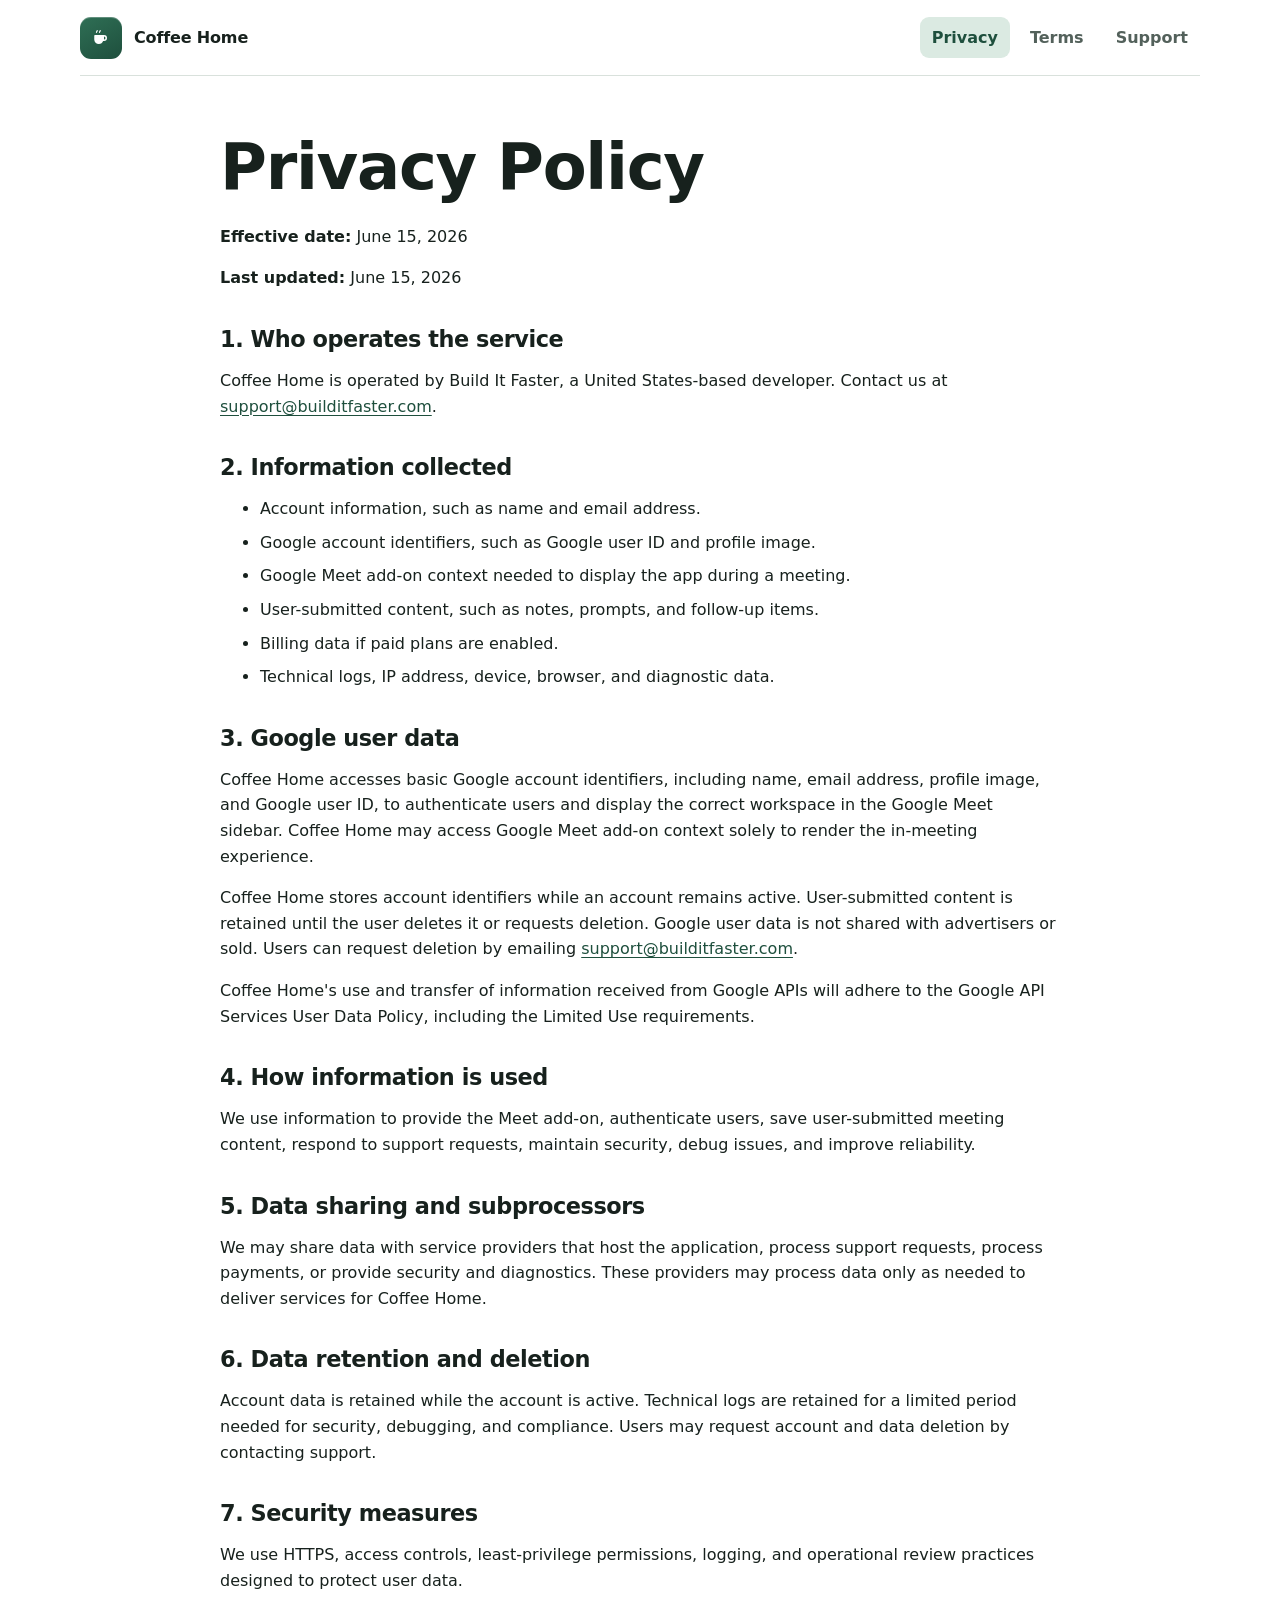
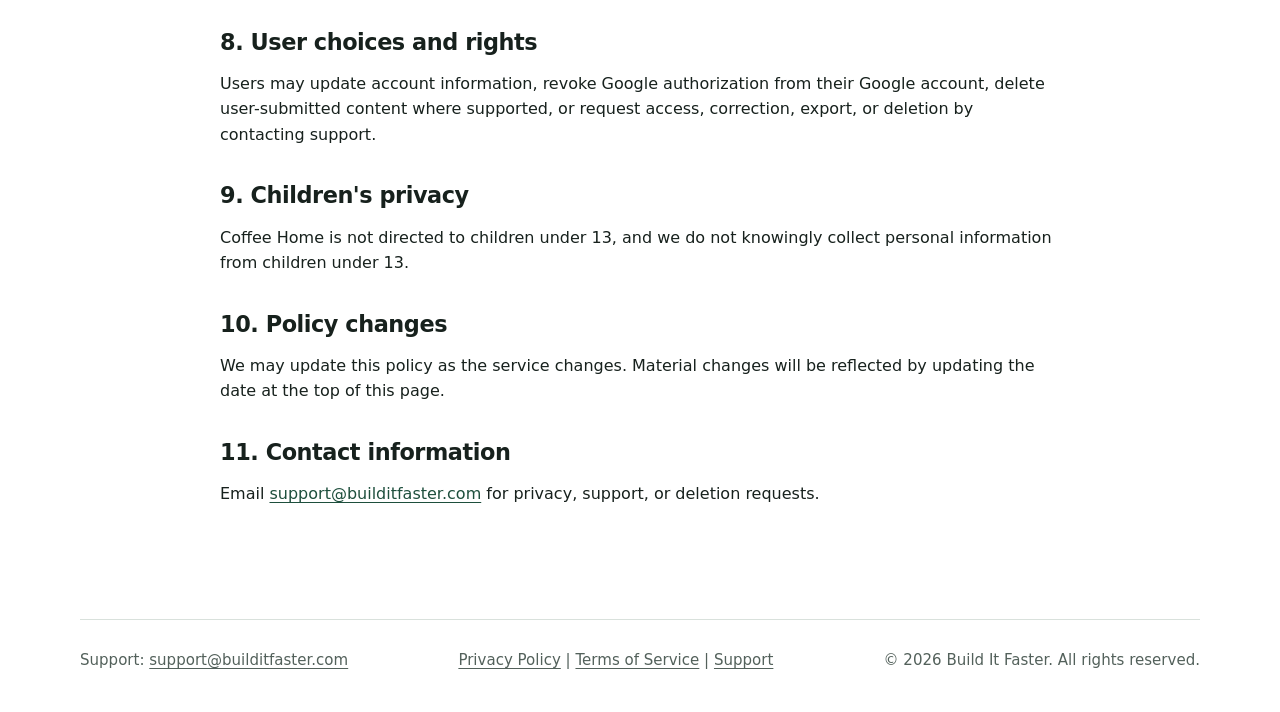
==== privacy/index.html @ 778c894f "polish: sauce up Coffee Home landing page - Rework homepage hero with gradient backdrop, board mocku" ====
<!doctype html>
<html lang="en">
  <head>
    <meta charset="utf-8">
    <meta name="viewport" content="width=device-width, initial-scale=1">
    <meta name="description" content="Coffee Home privacy policy.">
    <title>Privacy Policy | Coffee Home</title>
    <link rel="stylesheet" href="../styles.css">
  </head>
  <body>
    <header class="site-header">
      <a class="brand" href="../" aria-label="Coffee Home home">
        <span class="logo" aria-hidden="true">
          <svg viewBox="0 0 32 32" fill="none" xmlns="http://www.w3.org/2000/svg">
            <path d="M9 12h11a4 4 0 0 1 0 8h-1.2A6 6 0 0 1 13 24a6 6 0 0 1-6-6v-5a1 1 0 0 1 1-1h1zm11 2v4a2 2 0 0 0 0-4z" fill="currentColor"/>
            <path d="M11 6c0 1.2-1 1.2-1 2.4M15 6c0 1.2-1 1.2-1 2.4" stroke="currentColor" stroke-width="1.6" stroke-linecap="round"/>
          </svg>
        </span>
        <span>Coffee Home</span>
      </a>
      <nav aria-label="Primary navigation">
        <a href="../privacy/" aria-current="page">Privacy</a>
        <a href="../terms/">Terms</a>
        <a href="../support/">Support</a>
      </nav>
    </header>

    <main class="policy">
      <h1>Privacy Policy</h1>
      <p><strong>Effective date:</strong> June 15, 2026</p>
      <p><strong>Last updated:</strong> June 15, 2026</p>

      <h2>1. Who operates the service</h2>
      <p>Coffee Home is operated by Build It Faster, a United States-based developer. Contact us at <a href="mailto:support@builditfaster.com">support@builditfaster.com</a>.</p>

      <h2>2. Information collected</h2>
      <ul>
        <li>Account information, such as name and email address.</li>
        <li>Google account identifiers, such as Google user ID and profile image.</li>
        <li>Google Meet add-on context needed to display the app during a meeting.</li>
        <li>User-submitted content, such as notes, prompts, and follow-up items.</li>
        <li>Billing data if paid plans are enabled.</li>
        <li>Technical logs, IP address, device, browser, and diagnostic data.</li>
      </ul>

      <h2>3. Google user data</h2>
      <p>Coffee Home accesses basic Google account identifiers, including name, email address, profile image, and Google user ID, to authenticate users and display the correct workspace in the Google Meet sidebar. Coffee Home may access Google Meet add-on context solely to render the in-meeting experience.</p>
      <p>Coffee Home stores account identifiers while an account remains active. User-submitted content is retained until the user deletes it or requests deletion. Google user data is not shared with advertisers or sold. Users can request deletion by emailing <a href="mailto:support@builditfaster.com">support@builditfaster.com</a>.</p>
      <p>Coffee Home's use and transfer of information received from Google APIs will adhere to the Google API Services User Data Policy, including the Limited Use requirements.</p>

      <h2>4. How information is used</h2>
      <p>We use information to provide the Meet add-on, authenticate users, save user-submitted meeting content, respond to support requests, maintain security, debug issues, and improve reliability.</p>

      <h2>5. Data sharing and subprocessors</h2>
      <p>We may share data with service providers that host the application, process support requests, process payments, or provide security and diagnostics. These providers may process data only as needed to deliver services for Coffee Home.</p>

      <h2>6. Data retention and deletion</h2>
      <p>Account data is retained while the account is active. Technical logs are retained for a limited period needed for security, debugging, and compliance. Users may request account and data deletion by contacting support.</p>

      <h2>7. Security measures</h2>
      <p>We use HTTPS, access controls, least-privilege permissions, logging, and operational review practices designed to protect user data.</p>

      <h2>8. User choices and rights</h2>
      <p>Users may update account information, revoke Google authorization from their Google account, delete user-submitted content where supported, or request access, correction, export, or deletion by contacting support.</p>

      <h2>9. Children's privacy</h2>
      <p>Coffee Home is not directed to children under 13, and we do not knowingly collect personal information from children under 13.</p>

      <h2>10. Policy changes</h2>
      <p>We may update this policy as the service changes. Material changes will be reflected by updating the date at the top of this page.</p>

      <h2>11. Contact information</h2>
      <p>Email <a href="mailto:support@builditfaster.com">support@builditfaster.com</a> for privacy, support, or deletion requests.</p>
    </main>

    <footer class="site-footer">
      <p>Support: <a href="mailto:support@builditfaster.com">support@builditfaster.com</a></p>
      <p>
        <a href="../privacy/">Privacy Policy</a>
        <span aria-hidden="true">|</span>
        <a href="../terms/">Terms of Service</a>
        <span aria-hidden="true">|</span>
        <a href="../support/">Support</a>
      </p>
      <p>&copy; 2026 Build It Faster. All rights reserved.</p>
    </footer>
  </body>
</html>
---- styles.css ----
:root {
  color-scheme: light dark;
  --ink: #17211d;
  --muted: #53615b;
  --line: #d9e1dc;
  --surface: #f7faf8;
  --surface-2: #eef4f0;
  --accent: #2f6f55;
  --accent-dark: #1e4f3d;
  --accent-soft: #dbeae2;
  --warm: #f0b85a;
  --warm-dark: #d99a2f;
  --white: #ffffff;
  --bg: #ffffff;
  --card: #ffffff;
  --shadow: 0 1px 2px rgba(23, 33, 29, 0.04), 0 8px 24px rgba(23, 33, 29, 0.06);
  --shadow-lg: 0 2px 6px rgba(23, 33, 29, 0.06), 0 18px 50px rgba(23, 33, 29, 0.12);
  --radius: 14px;
  font-family: Inter, ui-sans-serif, system-ui, -apple-system, BlinkMacSystemFont, "Segoe UI", sans-serif;
}

@media (prefers-color-scheme: dark) {
  :root {
    --ink: #e8efea;
    --muted: #9fb0a8;
    --line: #2a3833;
    --surface: #16201c;
    --surface-2: #1b2723;
    --accent: #4f9d7c;
    --accent-dark: #79c2a2;
    --accent-soft: #1f3a2e;
    --white: #ffffff;
    --bg: #0e1613;
    --card: #14201b;
    --shadow: 0 1px 2px rgba(0, 0, 0, 0.3), 0 8px 24px rgba(0, 0, 0, 0.35);
    --shadow-lg: 0 2px 6px rgba(0, 0, 0, 0.35), 0 18px 50px rgba(0, 0, 0, 0.5);
  }
}

* {
  box-sizing: border-box;
}

html {
  scroll-behavior: smooth;
}

body {
  margin: 0;
  color: var(--ink);
  background: var(--bg);
  line-height: 1.6;
  -webkit-font-smoothing: antialiased;
}

a {
  color: var(--accent-dark);
  text-decoration-thickness: 0.08em;
  text-underline-offset: 0.18em;
}

.site-header,
.site-footer,
main {
  width: min(1120px, calc(100% - 32px));
  margin: 0 auto;
}

.site-header {
  min-height: 76px;
  display: flex;
  align-items: center;
  justify-content: space-between;
  gap: 24px;
  border-bottom: 1px solid var(--line);
}

.brand {
  display: inline-flex;
  align-items: center;
  gap: 12px;
  color: var(--ink);
  font-weight: 800;
  text-decoration: none;
  letter-spacing: -0.01em;
}

.logo {
  width: 42px;
  height: 42px;
  display: inline-grid;
  place-items: center;
  border-radius: 11px;
  background: linear-gradient(150deg, var(--accent), var(--accent-dark));
  color: var(--white);
  font-size: 0.92rem;
  letter-spacing: 0;
  box-shadow: inset 0 1px 0 rgba(255, 255, 255, 0.25);
}

.logo svg {
  width: 24px;
  height: 24px;
}

nav {
  display: flex;
  flex-wrap: wrap;
  gap: 8px;
  font-weight: 650;
}

nav a {
  color: var(--muted);
  text-decoration: none;
  padding: 8px 12px;
  border-radius: 9px;
  transition: color 0.15s ease, background 0.15s ease;
}

nav a[aria-current="page"],
nav a:hover {
  color: var(--accent-dark);
  background: var(--accent-soft);
}

/* ---------- Hero ---------- */

.hero {
  position: relative;
  display: grid;
  grid-template-columns: 1.15fr 0.85fr;
  align-items: center;
  gap: 48px;
  padding: 84px 0 64px;
}

.hero::before {
  content: "";
  position: absolute;
  inset: -120px -50vw -40px;
  z-index: -1;
  background:
    radial-gradient(900px 420px at 18% 18%, var(--accent-soft), transparent 60%),
    radial-gradient(700px 380px at 92% 8%, rgba(240, 184, 90, 0.18), transparent 60%);
  pointer-events: none;
}

.eyebrow {
  display: inline-flex;
  align-items: center;
  gap: 8px;
  color: var(--accent-dark);
  font-weight: 800;
  margin: 0 0 18px;
  text-transform: uppercase;
  letter-spacing: 0.04em;
  font-size: 0.74rem;
  padding: 6px 12px;
  border-radius: 999px;
  background: var(--accent-soft);
  border: 1px solid color-mix(in srgb, var(--accent) 25%, transparent);
}

.eyebrow::before {
  content: "";
  width: 7px;
  height: 7px;
  border-radius: 50%;
  background: var(--accent);
  box-shadow: 0 0 0 4px color-mix(in srgb, var(--accent) 22%, transparent);
}

h1,
h2 {
  line-height: 1.12;
  margin: 0;
  letter-spacing: -0.02em;
}

h1 {
  max-width: 760px;
  font-size: clamp(2.5rem, 6vw, 4.6rem);
  font-weight: 820;
}

h1 .accent {
  background: linear-gradient(120deg, var(--accent), var(--warm-dark));
  -webkit-background-clip: text;
  background-clip: text;
  color: transparent;
}

h2 {
  font-size: 1.4rem;
  margin-bottom: 14px;
}

.lede {
  max-width: 620px;
  color: var(--muted);
  font-size: 1.18rem;
  margin: 22px 0 0;
}

.actions {
  display: flex;
  flex-wrap: wrap;
  gap: 12px;
  margin-top: 32px;
}

.button {
  min-height: 48px;
  display: inline-flex;
  align-items: center;
  justify-content: center;
  gap: 8px;
  padding: 12px 22px;
  border: 1px solid var(--accent);
  border-radius: 11px;
  font-weight: 720;
  text-decoration: none;
  transition: transform 0.12s ease, box-shadow 0.18s ease, background 0.18s ease;
}

.button.primary {
  background: linear-gradient(150deg, var(--accent), var(--accent-dark));
  color: var(--white);
  box-shadow: var(--shadow);
}

.button.primary:hover {
  transform: translateY(-2px);
  box-shadow: var(--shadow-lg);
}

.button.secondary {
  background: var(--card);
  color: var(--accent-dark);
}

.button.secondary:hover {
  transform: translateY(-2px);
  background: var(--surface);
}

.trust {
  margin: 18px 0 0;
  color: var(--muted);
  font-size: 0.9rem;
}

/* ---------- Hero visual ---------- */

.hero-art {
  position: relative;
  perspective: 1200px;
}

.board {
  background: var(--card);
  border: 1px solid var(--line);
  border-radius: 18px;
  box-shadow: var(--shadow-lg);
  padding: 18px;
  transform: rotate3d(1, 1, 0, 6deg);
  transition: transform 0.4s ease;
}

.hero-art:hover .board {
  transform: rotate3d(1, 1, 0, 0deg);
}

.board-bar {
  display: flex;
  align-items: center;
  gap: 7px;
  margin-bottom: 14px;
}

.board-bar i {
  width: 10px;
  height: 10px;
  border-radius: 50%;
  background: var(--line);
}

.board-bar i:nth-child(1) { background: #ef6f6f; }
.board-bar i:nth-child(2) { background: var(--warm); }
.board-bar i:nth-child(3) { background: var(--accent); }

.board-bar span {
  margin-left: auto;
  font-size: 0.72rem;
  font-weight: 700;
  color: var(--muted);
  text-transform: uppercase;
  letter-spacing: 0.06em;
}

.cols {
  display: grid;
  grid-template-columns: repeat(3, 1fr);
  gap: 10px;
}

.col h4 {
  margin: 0 0 8px;
  font-size: 0.72rem;
  text-transform: uppercase;
  letter-spacing: 0.05em;
  color: var(--muted);
}

.note {
  background: var(--surface);
  border: 1px solid var(--line);
  border-radius: 10px;
  padding: 9px 10px;
  font-size: 0.78rem;
  margin-bottom: 8px;
  box-shadow: var(--shadow);
}

.note.warm { border-left: 3px solid var(--warm); }
.note.cool { border-left: 3px solid var(--accent); }

.note .votes {
  display: inline-flex;
  align-items: center;
  gap: 4px;
  margin-top: 6px;
  font-size: 0.7rem;
  font-weight: 700;
  color: var(--accent-dark);
}

.float-pill {
  position: absolute;
  bottom: -16px;
  left: -14px;
  background: var(--card);
  border: 1px solid var(--line);
  border-radius: 999px;
  padding: 9px 14px;
  font-size: 0.82rem;
  font-weight: 700;
  box-shadow: var(--shadow-lg);
  display: inline-flex;
  align-items: center;
  gap: 8px;
  animation: bob 4s ease-in-out infinite;
}

.float-pill::before {
  content: "";
  width: 8px;
  height: 8px;
  border-radius: 50%;
  background: var(--accent);
  box-shadow: 0 0 0 4px color-mix(in srgb, var(--accent) 25%, transparent);
}

@keyframes bob {
  0%, 100% { transform: translateY(0); }
  50% { transform: translateY(-7px); }
}

@media (prefers-reduced-motion: reduce) {
  .float-pill { animation: none; }
  html { scroll-behavior: auto; }
}

/* ---------- Feature cards ---------- */

.content-grid {
  display: grid;
  grid-template-columns: repeat(3, minmax(0, 1fr));
  gap: 20px;
  padding: 16px 0 8px;
}

.content-grid article {
  background: var(--card);
  border: 1px solid var(--line);
  border-radius: var(--radius);
  padding: 26px;
  box-shadow: var(--shadow);
  transition: transform 0.15s ease, box-shadow 0.2s ease;
}

.content-grid article:hover {
  transform: translateY(-3px);
  box-shadow: var(--shadow-lg);
}

.feat-icon {
  width: 44px;
  height: 44px;
  display: grid;
  place-items: center;
  border-radius: 12px;
  background: var(--accent-soft);
  color: var(--accent-dark);
  margin-bottom: 16px;
}

.feat-icon svg { width: 22px; height: 22px; }

.content-grid h2 { font-size: 1.12rem; margin-bottom: 8px; }
.content-grid p { margin: 0; color: var(--muted); font-size: 0.97rem; }

/* ---------- Steps + about ---------- */

.section-head {
  text-align: center;
  max-width: 640px;
  margin: 0 auto 8px;
}

.section-head p { color: var(--muted); margin-top: 10px; }

.steps {
  display: grid;
  grid-template-columns: repeat(3, 1fr);
  gap: 20px;
  padding: 28px 0 8px;
  counter-reset: step;
}

.step {
  position: relative;
  padding: 26px 22px;
  background: var(--surface);
  border: 1px solid var(--line);
  border-radius: var(--radius);
}

.step::before {
  counter-increment: step;
  content: counter(step);
  display: grid;
  place-items: center;
  width: 34px;
  height: 34px;
  border-radius: 10px;
  background: var(--accent);
  color: var(--white);
  font-weight: 800;
  margin-bottom: 14px;
}

.step h3 { margin: 0 0 6px; font-size: 1.02rem; }
.step p { margin: 0; color: var(--muted); font-size: 0.95rem; }

.section {
  padding: 64px 0 16px;
}

.plain-section {
  background: linear-gradient(150deg, var(--surface), var(--surface-2));
  border: 1px solid var(--line);
  border-radius: 18px;
  padding: 40px;
  margin: 56px 0 16px;
}

.plain-section h2 { margin-bottom: 12px; }
.plain-section p { max-width: 760px; color: var(--muted); }

.data-note {
  display: flex;
  gap: 10px;
  align-items: flex-start;
  margin-top: 14px;
  font-size: 0.92rem;
  color: var(--muted);
}

.data-note svg { flex: none; width: 18px; height: 18px; color: var(--accent); margin-top: 2px; }

/* ---------- CTA ---------- */

.cta {
  text-align: center;
  background: linear-gradient(150deg, var(--accent), var(--accent-dark));
  color: var(--white);
  border-radius: 20px;
  padding: 56px 32px;
  margin: 64px 0 16px;
  box-shadow: var(--shadow-lg);
}

.cta h2 { color: var(--white); font-size: clamp(1.6rem, 3.4vw, 2.3rem); }
.cta p { color: rgba(255, 255, 255, 0.86); max-width: 560px; margin: 12px auto 28px; }

.cta .button.primary {
  background: var(--white);
  color: var(--accent-dark);
  border-color: var(--white);
}

.cta .button.secondary {
  background: transparent;
  color: var(--white);
  border-color: rgba(255, 255, 255, 0.6);
}

/* ---------- Policy pages ---------- */

.policy {
  max-width: 840px;
  padding: 56px 0 64px;
}

.policy h1 {
  font-size: clamp(2.25rem, 7vw, 4rem);
  margin-bottom: 20px;
}

.policy h2 {
  margin-top: 36px;
}

li + li {
  margin-top: 8px;
}

/* ---------- Footer ---------- */

.site-footer {
  display: flex;
  flex-wrap: wrap;
  justify-content: space-between;
  gap: 10px 20px;
  padding: 28px 0 40px;
  margin-top: 32px;
  border-top: 1px solid var(--line);
  color: var(--muted);
  font-size: 0.94rem;
}

.site-footer p {
  margin: 0;
}

.site-footer a { color: var(--muted); }
.site-footer a:hover { color: var(--accent-dark); }

@media (max-width: 900px) {
  .hero {
    grid-template-columns: 1fr;
    padding: 56px 0 40px;
    gap: 40px;
  }
  .content-grid,
  .steps {
    grid-template-columns: 1fr;
  }
}

@media (max-width: 720px) {
  .site-header {
    align-items: flex-start;
    flex-direction: column;
    padding: 18px 0;
  }
  .plain-section,
  .cta { padding: 32px 22px; }
  .button {
    width: 100%;
  }
}
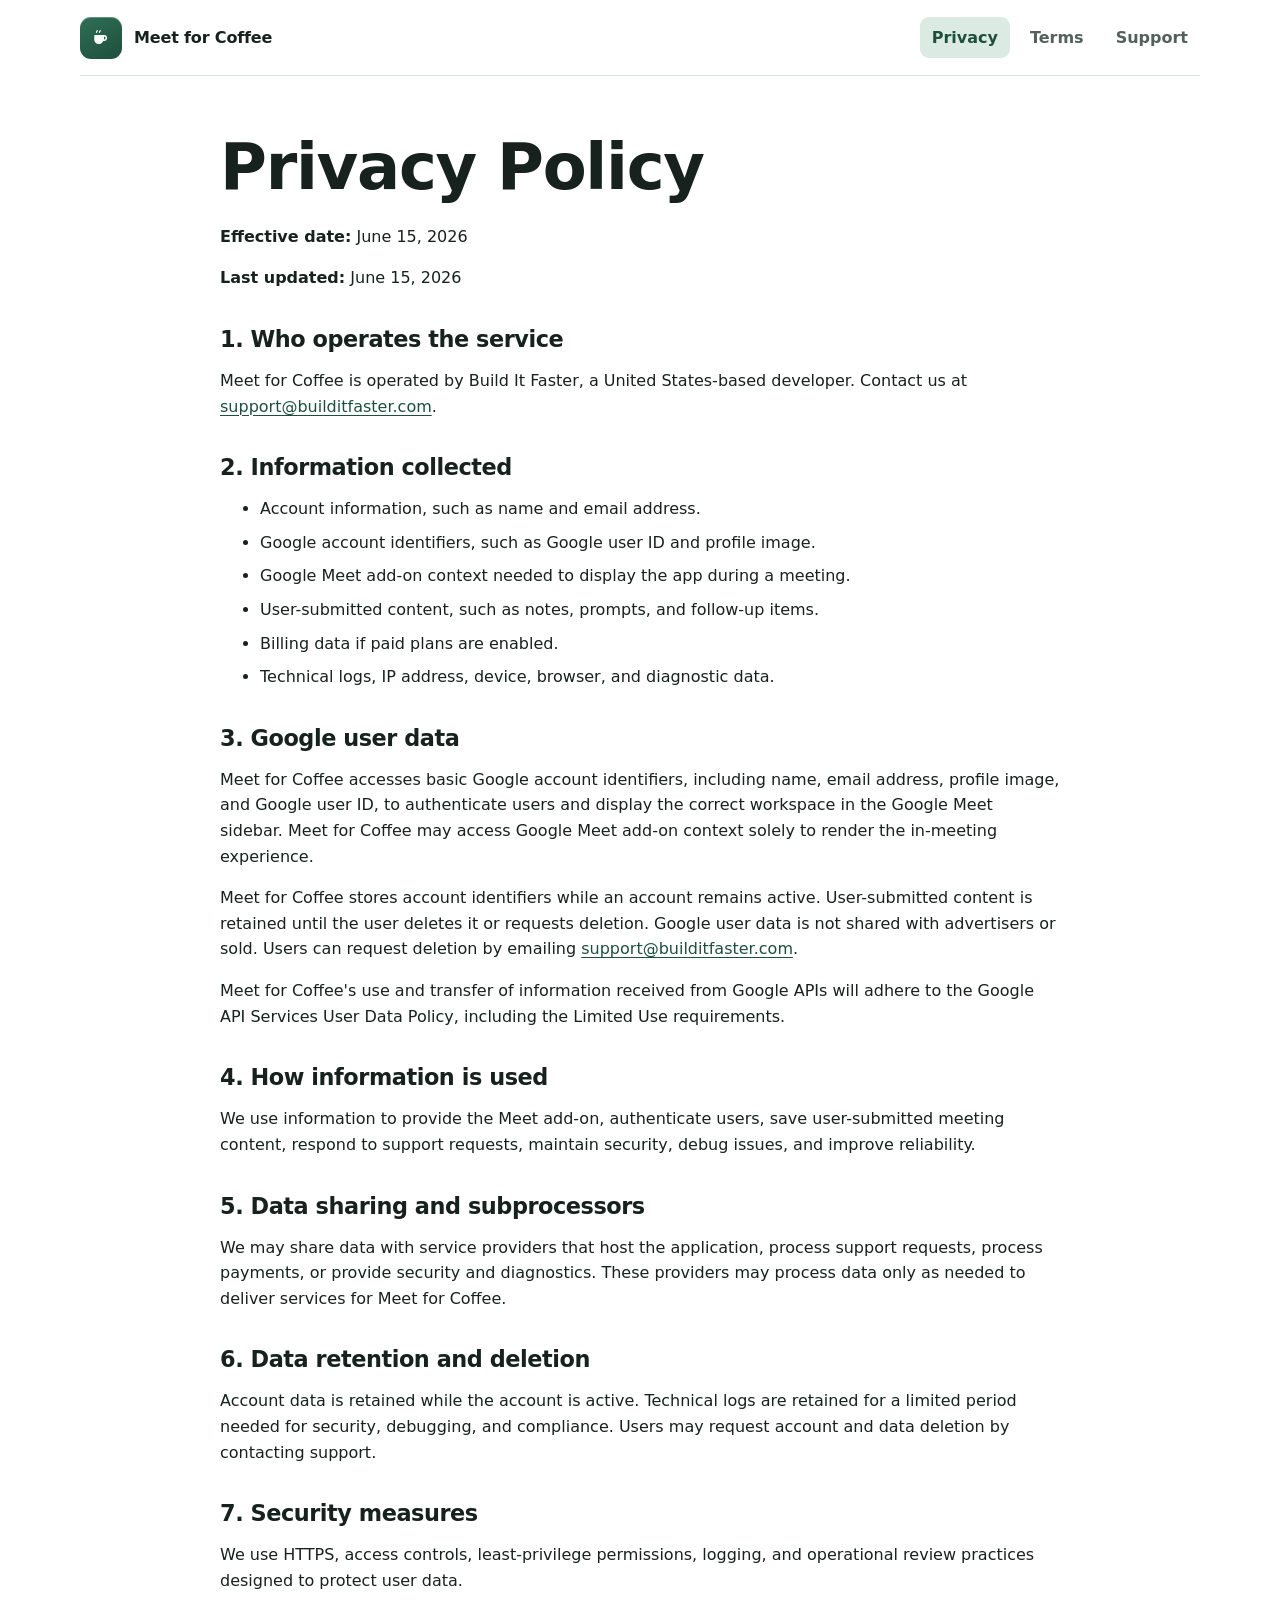
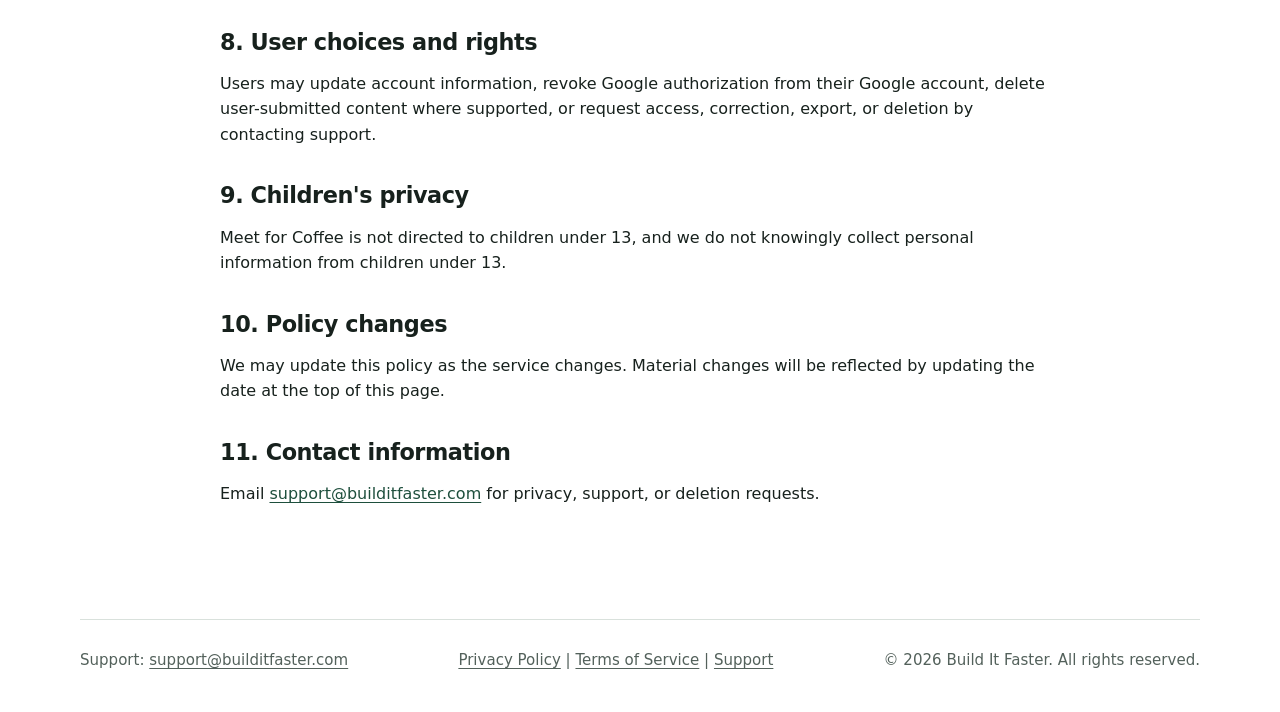
==== commit b7826dad: "fix: real app copy, remove fabricated mockup, rename to Meet for Coffee - Rename product Coffee Home" ====
--- a/privacy/index.html
+++ b/privacy/index.html
@@ -3,20 +3,20 @@
   <head>
     <meta charset="utf-8">
     <meta name="viewport" content="width=device-width, initial-scale=1">
-    <meta name="description" content="Coffee Home privacy policy.">
-    <title>Privacy Policy | Coffee Home</title>
+    <meta name="description" content="Meet for Coffee privacy policy.">
+    <title>Privacy Policy | Meet for Coffee</title>
     <link rel="stylesheet" href="../styles.css">
   </head>
   <body>
     <header class="site-header">
-      <a class="brand" href="../" aria-label="Coffee Home home">
+      <a class="brand" href="../" aria-label="Meet for Coffee home">
         <span class="logo" aria-hidden="true">
           <svg viewBox="0 0 32 32" fill="none" xmlns="http://www.w3.org/2000/svg">
             <path d="M9 12h11a4 4 0 0 1 0 8h-1.2A6 6 0 0 1 13 24a6 6 0 0 1-6-6v-5a1 1 0 0 1 1-1h1zm11 2v4a2 2 0 0 0 0-4z" fill="currentColor"/>
             <path d="M11 6c0 1.2-1 1.2-1 2.4M15 6c0 1.2-1 1.2-1 2.4" stroke="currentColor" stroke-width="1.6" stroke-linecap="round"/>
           </svg>
         </span>
-        <span>Coffee Home</span>
+        <span>Meet for Coffee</span>
       </a>
       <nav aria-label="Primary navigation">
         <a href="../privacy/" aria-current="page">Privacy</a>
@@ -31,7 +31,7 @@
       <p><strong>Last updated:</strong> June 15, 2026</p>
 
       <h2>1. Who operates the service</h2>
-      <p>Coffee Home is operated by Build It Faster, a United States-based developer. Contact us at <a href="mailto:support@builditfaster.com">support@builditfaster.com</a>.</p>
+      <p>Meet for Coffee is operated by Build It Faster, a United States-based developer. Contact us at <a href="mailto:support@builditfaster.com">support@builditfaster.com</a>.</p>
 
       <h2>2. Information collected</h2>
       <ul>
@@ -44,15 +44,15 @@
       </ul>
 
       <h2>3. Google user data</h2>
-      <p>Coffee Home accesses basic Google account identifiers, including name, email address, profile image, and Google user ID, to authenticate users and display the correct workspace in the Google Meet sidebar. Coffee Home may access Google Meet add-on context solely to render the in-meeting experience.</p>
-      <p>Coffee Home stores account identifiers while an account remains active. User-submitted content is retained until the user deletes it or requests deletion. Google user data is not shared with advertisers or sold. Users can request deletion by emailing <a href="mailto:support@builditfaster.com">support@builditfaster.com</a>.</p>
-      <p>Coffee Home's use and transfer of information received from Google APIs will adhere to the Google API Services User Data Policy, including the Limited Use requirements.</p>
+      <p>Meet for Coffee accesses basic Google account identifiers, including name, email address, profile image, and Google user ID, to authenticate users and display the correct workspace in the Google Meet sidebar. Meet for Coffee may access Google Meet add-on context solely to render the in-meeting experience.</p>
+      <p>Meet for Coffee stores account identifiers while an account remains active. User-submitted content is retained until the user deletes it or requests deletion. Google user data is not shared with advertisers or sold. Users can request deletion by emailing <a href="mailto:support@builditfaster.com">support@builditfaster.com</a>.</p>
+      <p>Meet for Coffee's use and transfer of information received from Google APIs will adhere to the Google API Services User Data Policy, including the Limited Use requirements.</p>
 
       <h2>4. How information is used</h2>
       <p>We use information to provide the Meet add-on, authenticate users, save user-submitted meeting content, respond to support requests, maintain security, debug issues, and improve reliability.</p>
 
       <h2>5. Data sharing and subprocessors</h2>
-      <p>We may share data with service providers that host the application, process support requests, process payments, or provide security and diagnostics. These providers may process data only as needed to deliver services for Coffee Home.</p>
+      <p>We may share data with service providers that host the application, process support requests, process payments, or provide security and diagnostics. These providers may process data only as needed to deliver services for Meet for Coffee.</p>
 
       <h2>6. Data retention and deletion</h2>
       <p>Account data is retained while the account is active. Technical logs are retained for a limited period needed for security, debugging, and compliance. Users may request account and data deletion by contacting support.</p>
@@ -64,7 +64,7 @@
       <p>Users may update account information, revoke Google authorization from their Google account, delete user-submitted content where supported, or request access, correction, export, or deletion by contacting support.</p>
 
       <h2>9. Children's privacy</h2>
-      <p>Coffee Home is not directed to children under 13, and we do not knowingly collect personal information from children under 13.</p>
+      <p>Meet for Coffee is not directed to children under 13, and we do not knowingly collect personal information from children under 13.</p>
 
       <h2>10. Policy changes</h2>
       <p>We may update this policy as the service changes. Material changes will be reflected by updating the date at the top of this page.</p>
--- a/styles.css
+++ b/styles.css
@@ -128,11 +128,20 @@
 
 .hero {
   position: relative;
-  display: grid;
-  grid-template-columns: 1.15fr 0.85fr;
+  padding: 84px 0 56px;
+}
+
+.hero-center {
+  text-align: center;
+  display: flex;
+  flex-direction: column;
   align-items: center;
-  gap: 48px;
-  padding: 84px 0 64px;
+}
+
+.hero-center h1,
+.hero-center .lede {
+  margin-left: auto;
+  margin-right: auto;
 }
 
 .hero::before {
@@ -251,124 +260,34 @@
   font-size: 0.9rem;
 }
 
-/* ---------- Hero visual ---------- */
-
-.hero-art {
-  position: relative;
-  perspective: 1200px;
-}
-
-.board {
+/* ---------- App screenshot showcase ---------- */
+
+.showcase {
+  display: flex;
+  justify-content: center;
+  padding: 8px 0 16px;
+}
+
+.shot {
+  margin: 0;
+  max-width: 760px;
+  width: 100%;
   background: var(--card);
   border: 1px solid var(--line);
-  border-radius: 18px;
+  border-radius: 16px;
+  padding: 10px;
   box-shadow: var(--shadow-lg);
-  padding: 18px;
-  transform: rotate3d(1, 1, 0, 6deg);
-  transition: transform 0.4s ease;
-}
-
-.hero-art:hover .board {
-  transform: rotate3d(1, 1, 0, 0deg);
-}
-
-.board-bar {
-  display: flex;
-  align-items: center;
-  gap: 7px;
-  margin-bottom: 14px;
-}
-
-.board-bar i {
-  width: 10px;
-  height: 10px;
-  border-radius: 50%;
-  background: var(--line);
-}
-
-.board-bar i:nth-child(1) { background: #ef6f6f; }
-.board-bar i:nth-child(2) { background: var(--warm); }
-.board-bar i:nth-child(3) { background: var(--accent); }
-
-.board-bar span {
-  margin-left: auto;
-  font-size: 0.72rem;
-  font-weight: 700;
-  color: var(--muted);
-  text-transform: uppercase;
-  letter-spacing: 0.06em;
-}
-
-.cols {
-  display: grid;
-  grid-template-columns: repeat(3, 1fr);
-  gap: 10px;
-}
-
-.col h4 {
-  margin: 0 0 8px;
-  font-size: 0.72rem;
-  text-transform: uppercase;
-  letter-spacing: 0.05em;
-  color: var(--muted);
-}
-
-.note {
-  background: var(--surface);
+}
+
+.shot img {
+  display: block;
+  width: 100%;
+  height: auto;
+  border-radius: 9px;
   border: 1px solid var(--line);
-  border-radius: 10px;
-  padding: 9px 10px;
-  font-size: 0.78rem;
-  margin-bottom: 8px;
-  box-shadow: var(--shadow);
-}
-
-.note.warm { border-left: 3px solid var(--warm); }
-.note.cool { border-left: 3px solid var(--accent); }
-
-.note .votes {
-  display: inline-flex;
-  align-items: center;
-  gap: 4px;
-  margin-top: 6px;
-  font-size: 0.7rem;
-  font-weight: 700;
-  color: var(--accent-dark);
-}
-
-.float-pill {
-  position: absolute;
-  bottom: -16px;
-  left: -14px;
-  background: var(--card);
-  border: 1px solid var(--line);
-  border-radius: 999px;
-  padding: 9px 14px;
-  font-size: 0.82rem;
-  font-weight: 700;
-  box-shadow: var(--shadow-lg);
-  display: inline-flex;
-  align-items: center;
-  gap: 8px;
-  animation: bob 4s ease-in-out infinite;
-}
-
-.float-pill::before {
-  content: "";
-  width: 8px;
-  height: 8px;
-  border-radius: 50%;
-  background: var(--accent);
-  box-shadow: 0 0 0 4px color-mix(in srgb, var(--accent) 25%, transparent);
-}
-
-@keyframes bob {
-  0%, 100% { transform: translateY(0); }
-  50% { transform: translateY(-7px); }
 }
 
 @media (prefers-reduced-motion: reduce) {
-  .float-pill { animation: none; }
   html { scroll-behavior: auto; }
 }
 
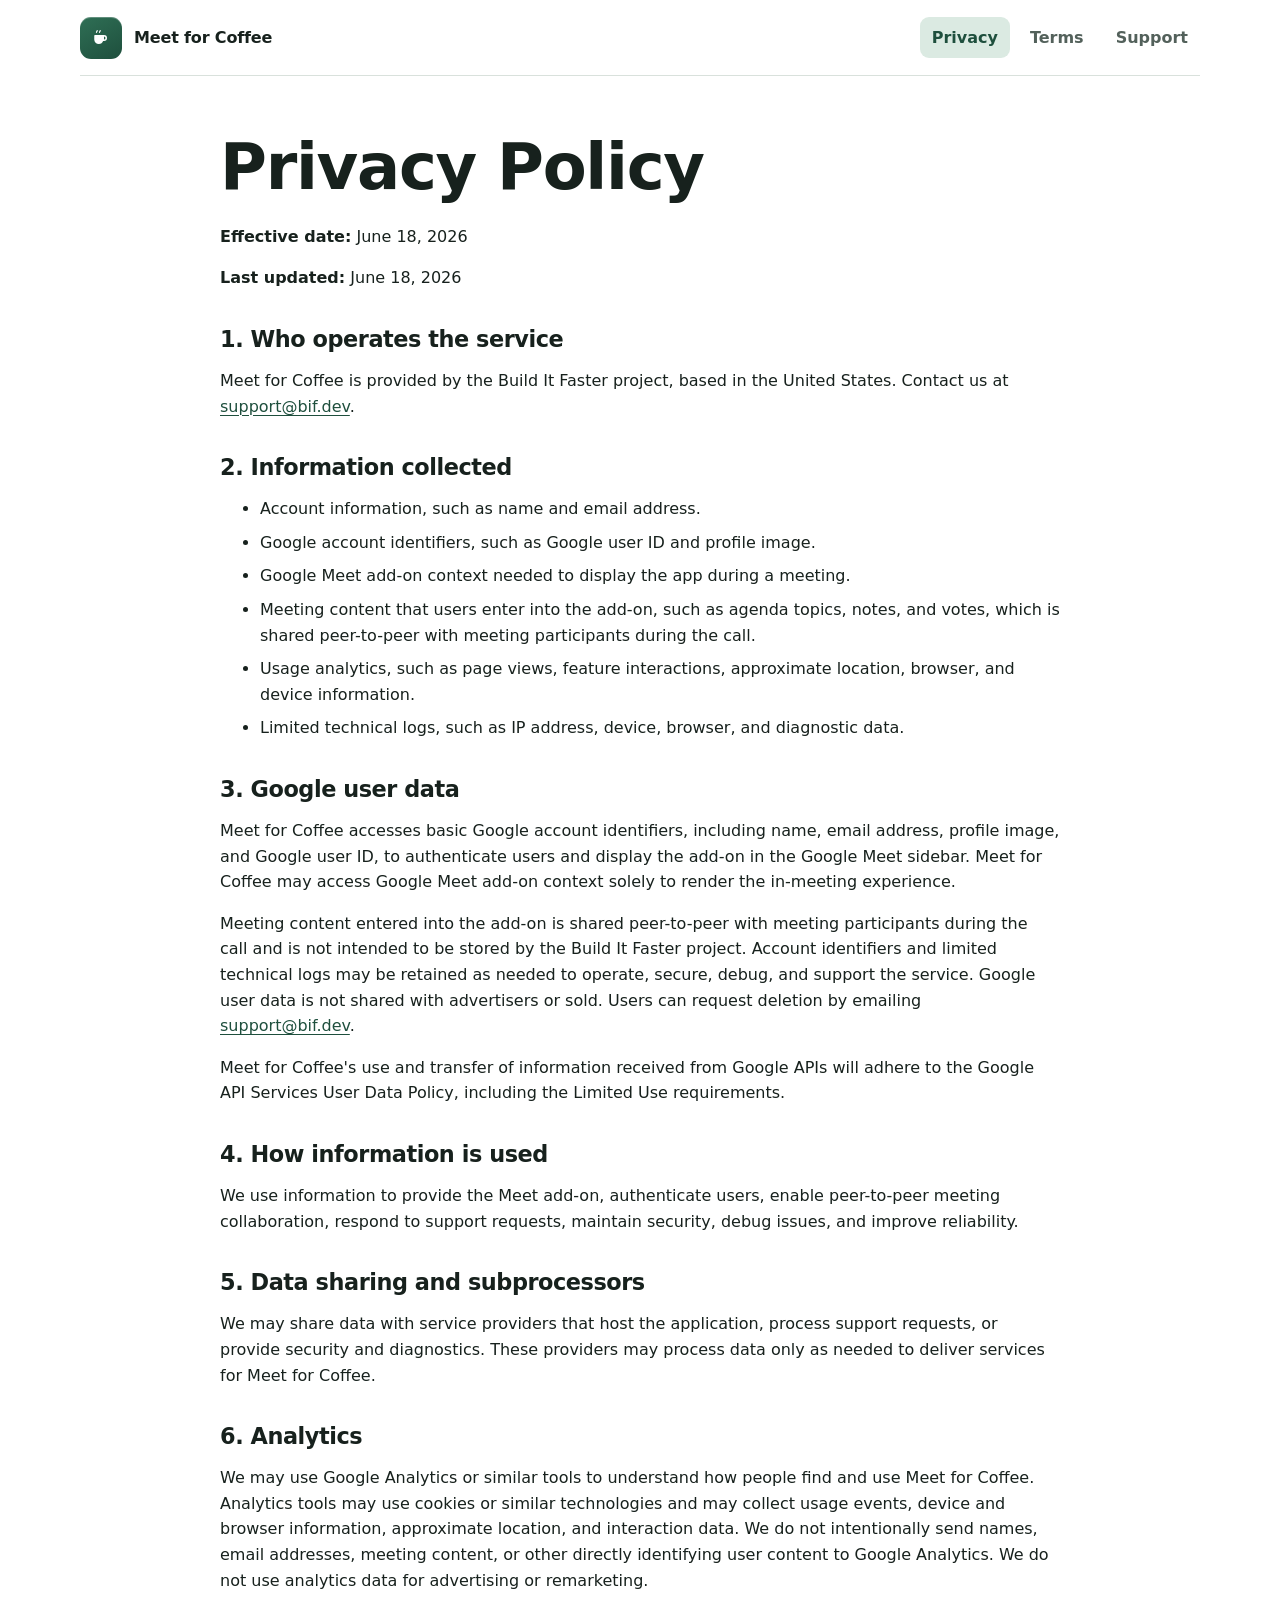
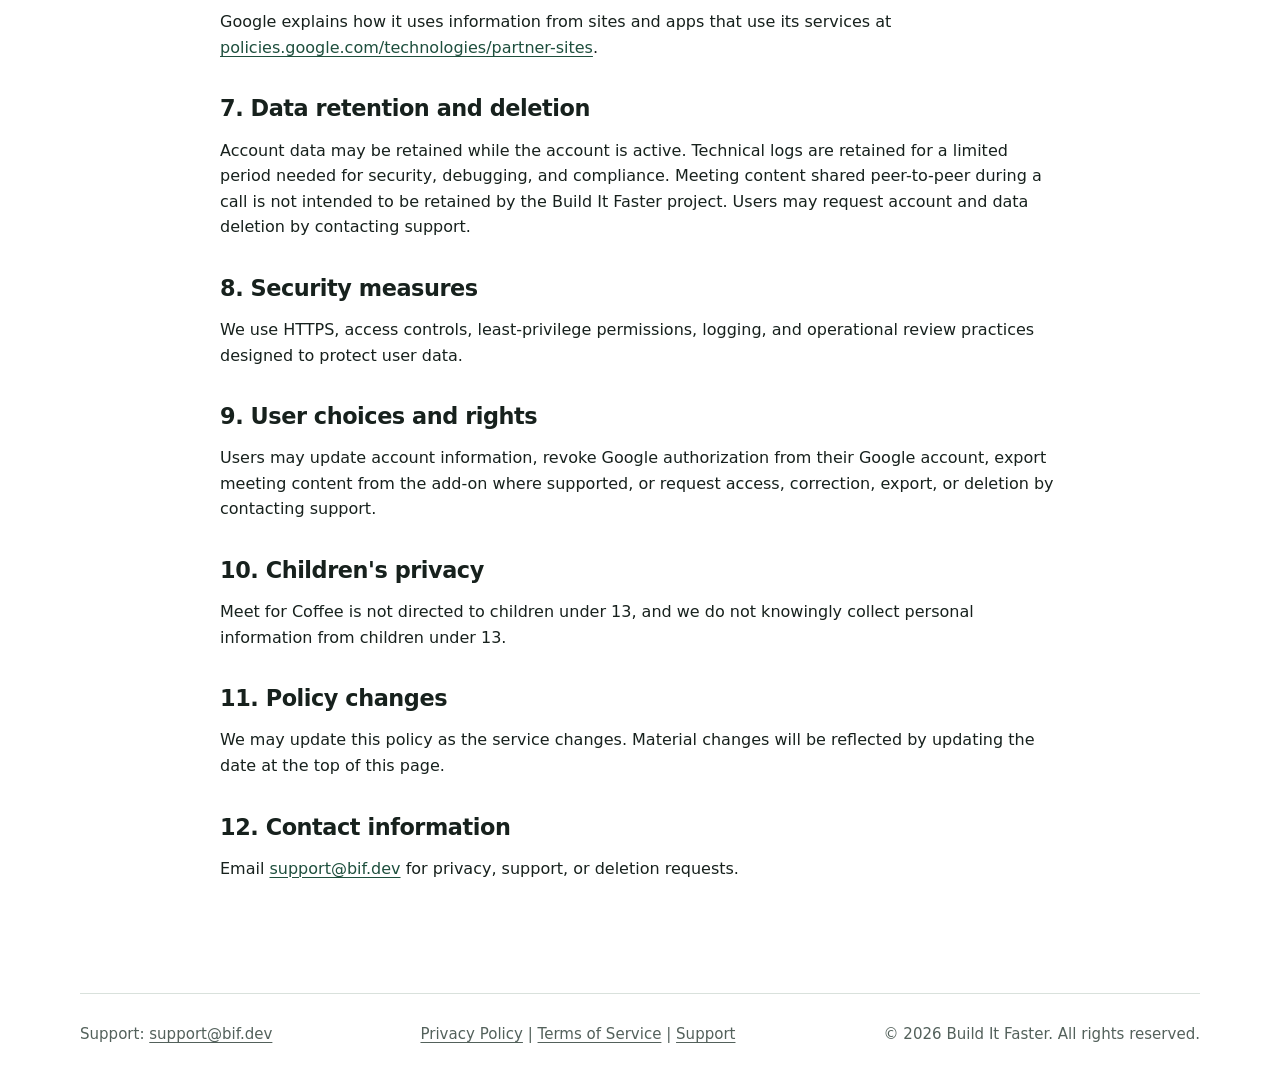
==== commit d7265a66: "Update launch copy and analytics" ====
--- a/privacy/index.html
+++ b/privacy/index.html
@@ -5,6 +5,15 @@
     <meta name="viewport" content="width=device-width, initial-scale=1">
     <meta name="description" content="Meet for Coffee privacy policy.">
     <title>Privacy Policy | Meet for Coffee</title>
+    <!-- Google tag (gtag.js) -->
+    <script async src="https://www.googletagmanager.com/gtag/js?id=G-ZDNVDPG5RC"></script>
+    <script>
+      window.dataLayer = window.dataLayer || [];
+      function gtag(){dataLayer.push(arguments);}
+      gtag('js', new Date());
+
+      gtag('config', 'G-ZDNVDPG5RC');
+    </script>
     <link rel="stylesheet" href="../styles.css">
   </head>
   <body>
@@ -27,54 +36,58 @@
 
     <main class="policy">
       <h1>Privacy Policy</h1>
-      <p><strong>Effective date:</strong> June 15, 2026</p>
-      <p><strong>Last updated:</strong> June 15, 2026</p>
+      <p><strong>Effective date:</strong> June 18, 2026</p>
+      <p><strong>Last updated:</strong> June 18, 2026</p>
 
       <h2>1. Who operates the service</h2>
-      <p>Meet for Coffee is operated by Build It Faster, a United States-based developer. Contact us at <a href="mailto:support@builditfaster.com">support@builditfaster.com</a>.</p>
+      <p>Meet for Coffee is provided by the Build It Faster project, based in the United States. Contact us at <a href="mailto:support@bif.dev">support@bif.dev</a>.</p>
 
       <h2>2. Information collected</h2>
       <ul>
         <li>Account information, such as name and email address.</li>
         <li>Google account identifiers, such as Google user ID and profile image.</li>
         <li>Google Meet add-on context needed to display the app during a meeting.</li>
-        <li>User-submitted content, such as notes, prompts, and follow-up items.</li>
-        <li>Billing data if paid plans are enabled.</li>
-        <li>Technical logs, IP address, device, browser, and diagnostic data.</li>
+        <li>Meeting content that users enter into the add-on, such as agenda topics, notes, and votes, which is shared peer-to-peer with meeting participants during the call.</li>
+        <li>Usage analytics, such as page views, feature interactions, approximate location, browser, and device information.</li>
+        <li>Limited technical logs, such as IP address, device, browser, and diagnostic data.</li>
       </ul>
 
       <h2>3. Google user data</h2>
-      <p>Meet for Coffee accesses basic Google account identifiers, including name, email address, profile image, and Google user ID, to authenticate users and display the correct workspace in the Google Meet sidebar. Meet for Coffee may access Google Meet add-on context solely to render the in-meeting experience.</p>
-      <p>Meet for Coffee stores account identifiers while an account remains active. User-submitted content is retained until the user deletes it or requests deletion. Google user data is not shared with advertisers or sold. Users can request deletion by emailing <a href="mailto:support@builditfaster.com">support@builditfaster.com</a>.</p>
+      <p>Meet for Coffee accesses basic Google account identifiers, including name, email address, profile image, and Google user ID, to authenticate users and display the add-on in the Google Meet sidebar. Meet for Coffee may access Google Meet add-on context solely to render the in-meeting experience.</p>
+      <p>Meeting content entered into the add-on is shared peer-to-peer with meeting participants during the call and is not intended to be stored by the Build It Faster project. Account identifiers and limited technical logs may be retained as needed to operate, secure, debug, and support the service. Google user data is not shared with advertisers or sold. Users can request deletion by emailing <a href="mailto:support@bif.dev">support@bif.dev</a>.</p>
       <p>Meet for Coffee's use and transfer of information received from Google APIs will adhere to the Google API Services User Data Policy, including the Limited Use requirements.</p>
 
       <h2>4. How information is used</h2>
-      <p>We use information to provide the Meet add-on, authenticate users, save user-submitted meeting content, respond to support requests, maintain security, debug issues, and improve reliability.</p>
+      <p>We use information to provide the Meet add-on, authenticate users, enable peer-to-peer meeting collaboration, respond to support requests, maintain security, debug issues, and improve reliability.</p>
 
       <h2>5. Data sharing and subprocessors</h2>
-      <p>We may share data with service providers that host the application, process support requests, process payments, or provide security and diagnostics. These providers may process data only as needed to deliver services for Meet for Coffee.</p>
+      <p>We may share data with service providers that host the application, process support requests, or provide security and diagnostics. These providers may process data only as needed to deliver services for Meet for Coffee.</p>
 
-      <h2>6. Data retention and deletion</h2>
-      <p>Account data is retained while the account is active. Technical logs are retained for a limited period needed for security, debugging, and compliance. Users may request account and data deletion by contacting support.</p>
+      <h2>6. Analytics</h2>
+      <p>We may use Google Analytics or similar tools to understand how people find and use Meet for Coffee. Analytics tools may use cookies or similar technologies and may collect usage events, device and browser information, approximate location, and interaction data. We do not intentionally send names, email addresses, meeting content, or other directly identifying user content to Google Analytics. We do not use analytics data for advertising or remarketing.</p>
+      <p>Google explains how it uses information from sites and apps that use its services at <a href="https://policies.google.com/technologies/partner-sites">policies.google.com/technologies/partner-sites</a>.</p>
 
-      <h2>7. Security measures</h2>
+      <h2>7. Data retention and deletion</h2>
+      <p>Account data may be retained while the account is active. Technical logs are retained for a limited period needed for security, debugging, and compliance. Meeting content shared peer-to-peer during a call is not intended to be retained by the Build It Faster project. Users may request account and data deletion by contacting support.</p>
+
+      <h2>8. Security measures</h2>
       <p>We use HTTPS, access controls, least-privilege permissions, logging, and operational review practices designed to protect user data.</p>
 
-      <h2>8. User choices and rights</h2>
-      <p>Users may update account information, revoke Google authorization from their Google account, delete user-submitted content where supported, or request access, correction, export, or deletion by contacting support.</p>
+      <h2>9. User choices and rights</h2>
+      <p>Users may update account information, revoke Google authorization from their Google account, export meeting content from the add-on where supported, or request access, correction, export, or deletion by contacting support.</p>
 
-      <h2>9. Children's privacy</h2>
+      <h2>10. Children's privacy</h2>
       <p>Meet for Coffee is not directed to children under 13, and we do not knowingly collect personal information from children under 13.</p>
 
-      <h2>10. Policy changes</h2>
+      <h2>11. Policy changes</h2>
       <p>We may update this policy as the service changes. Material changes will be reflected by updating the date at the top of this page.</p>
 
-      <h2>11. Contact information</h2>
-      <p>Email <a href="mailto:support@builditfaster.com">support@builditfaster.com</a> for privacy, support, or deletion requests.</p>
+      <h2>12. Contact information</h2>
+      <p>Email <a href="mailto:support@bif.dev">support@bif.dev</a> for privacy, support, or deletion requests.</p>
     </main>
 
     <footer class="site-footer">
-      <p>Support: <a href="mailto:support@builditfaster.com">support@builditfaster.com</a></p>
+      <p>Support: <a href="mailto:support@bif.dev">support@bif.dev</a></p>
       <p>
         <a href="../privacy/">Privacy Policy</a>
         <span aria-hidden="true">|</span>
--- a/styles.css
+++ b/styles.css
@@ -128,21 +128,14 @@
 
 .hero {
   position: relative;
-  padding: 84px 0 56px;
-}
-
-.hero-center {
-  text-align: center;
-  display: flex;
-  flex-direction: column;
+  display: grid;
+  grid-template-columns: 1.1fr 0.9fr;
   align-items: center;
-}
-
-.hero-center h1,
-.hero-center .lede {
-  margin-left: auto;
-  margin-right: auto;
-}
+  gap: 56px;
+  padding: 72px 0 56px;
+}
+
+.hero-copy { min-width: 0; }
 
 .hero::before {
   content: "";
@@ -260,22 +253,21 @@
   font-size: 0.9rem;
 }
 
-/* ---------- App screenshot showcase ---------- */
-
-.showcase {
-  display: flex;
-  justify-content: center;
-  padding: 8px 0 16px;
+/* ---------- App screenshot (hero) ---------- */
+
+.hero-art {
+  justify-self: end;
+  width: 100%;
+  max-width: 320px;
 }
 
 .shot {
   margin: 0;
-  max-width: 760px;
   width: 100%;
-  background: var(--card);
+  background: var(--surface);
   border: 1px solid var(--line);
-  border-radius: 16px;
-  padding: 10px;
+  border-radius: 20px;
+  padding: 12px;
   box-shadow: var(--shadow-lg);
 }
 
@@ -283,8 +275,16 @@
   display: block;
   width: 100%;
   height: auto;
-  border-radius: 9px;
+  border-radius: 12px;
   border: 1px solid var(--line);
+  box-shadow: var(--shadow);
+}
+
+@media (max-width: 900px) {
+  .hero-art {
+    justify-self: center;
+    max-width: 300px;
+  }
 }
 
 @media (prefers-reduced-motion: reduce) {
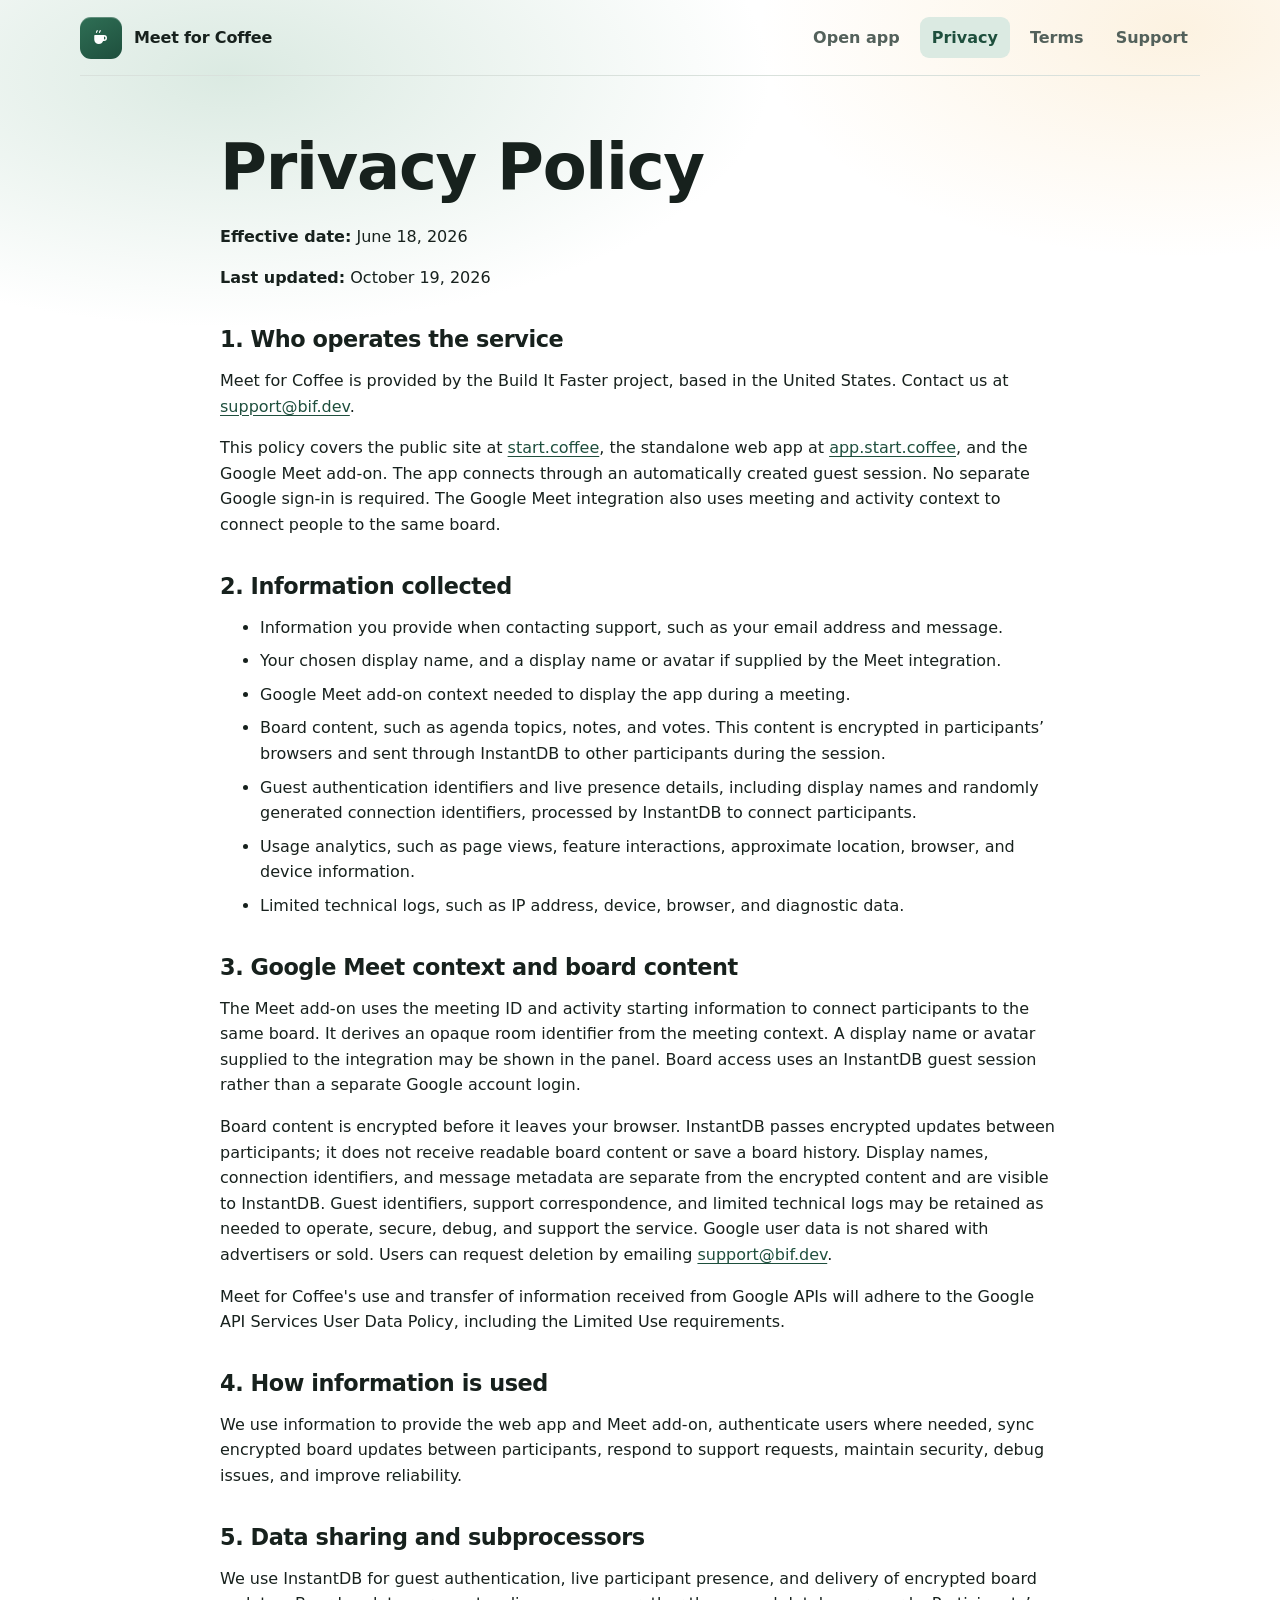
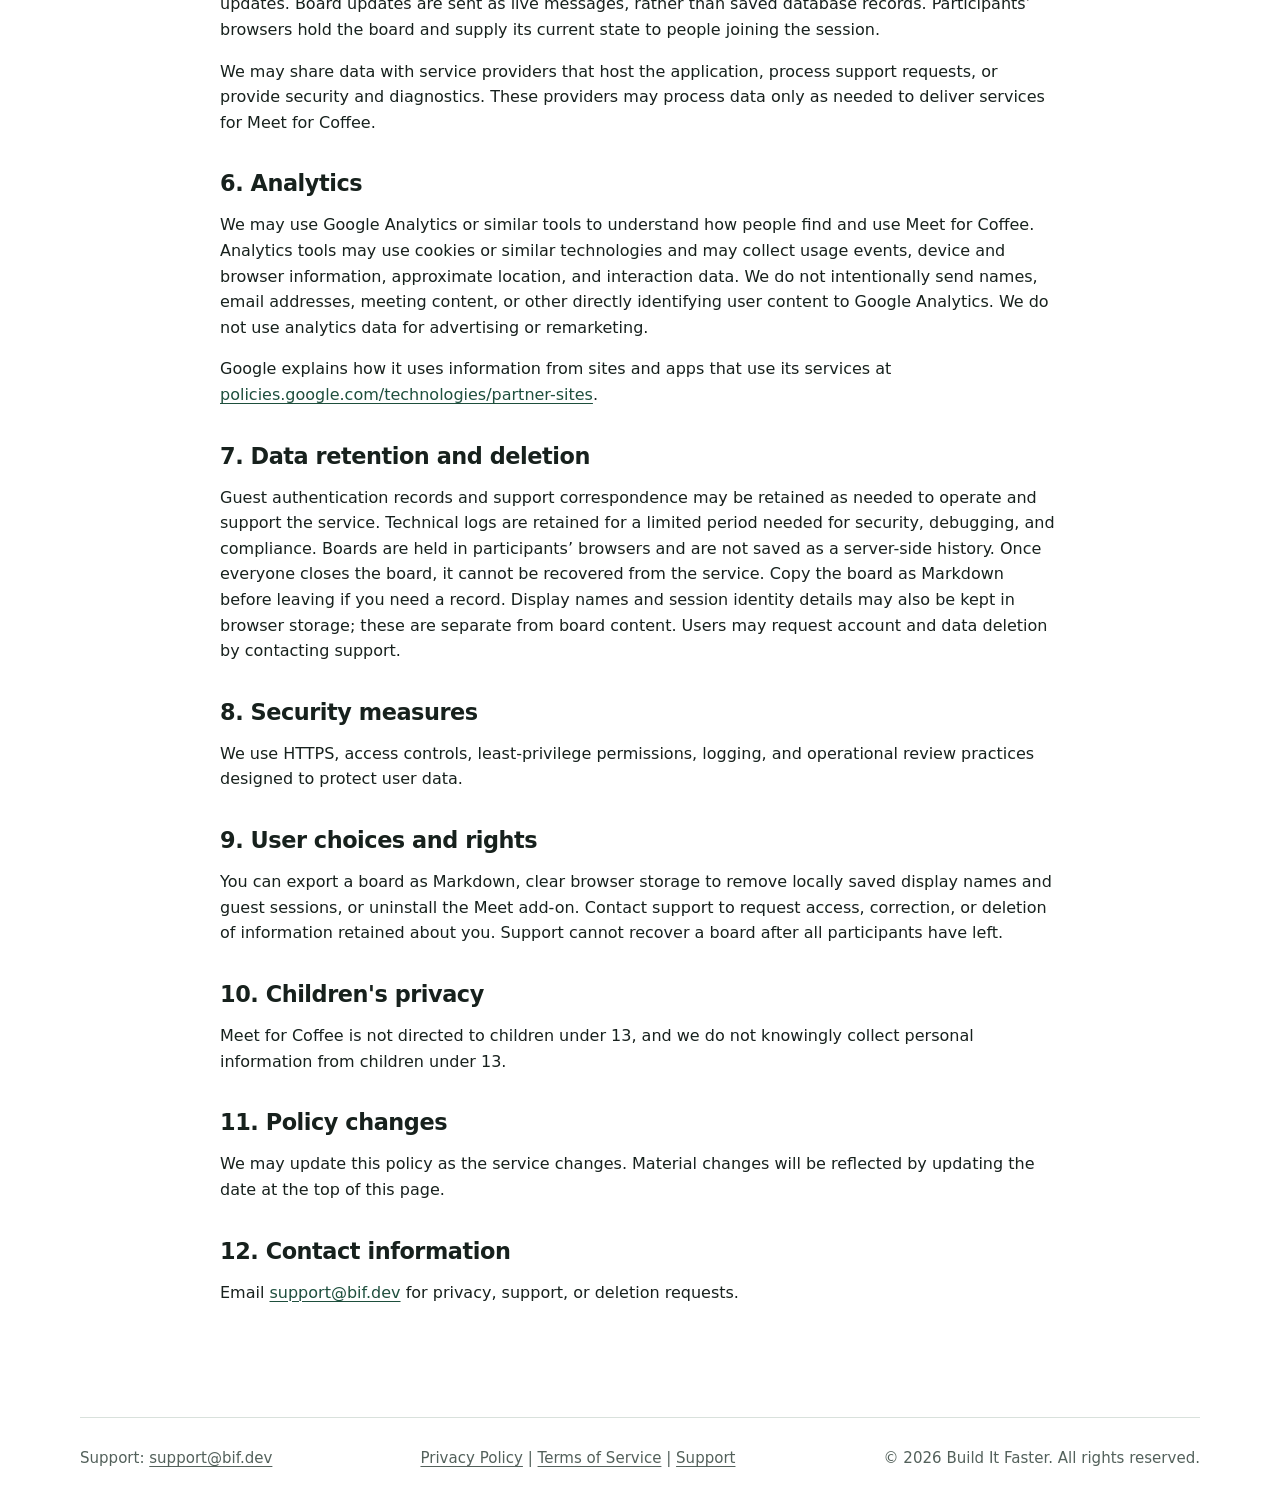
==== commit 50c95924: "Refresh site for standalone app at app.start.coffee" ====
--- a/privacy/index.html
+++ b/privacy/index.html
@@ -4,6 +4,7 @@
     <meta charset="utf-8">
     <meta name="viewport" content="width=device-width, initial-scale=1">
     <meta name="description" content="Meet for Coffee privacy policy.">
+    <link rel="canonical" href="https://start.coffee/privacy/">
     <title>Privacy Policy | Meet for Coffee</title>
     <!-- Google tag (gtag.js) -->
     <script async src="https://www.googletagmanager.com/gtag/js?id=G-ZDNVDPG5RC"></script>
@@ -28,6 +29,7 @@
         <span>Meet for Coffee</span>
       </a>
       <nav aria-label="Primary navigation">
+        <a href="https://app.start.coffee/">Open app</a>
         <a href="../privacy/" aria-current="page">Privacy</a>
         <a href="../terms/">Terms</a>
         <a href="../support/">Support</a>
@@ -37,30 +39,34 @@
     <main class="policy">
       <h1>Privacy Policy</h1>
       <p><strong>Effective date:</strong> June 18, 2026</p>
-      <p><strong>Last updated:</strong> June 18, 2026</p>
+      <p><strong>Last updated:</strong> October 19, 2026</p>
 
       <h2>1. Who operates the service</h2>
       <p>Meet for Coffee is provided by the Build It Faster project, based in the United States. Contact us at <a href="mailto:support@bif.dev">support@bif.dev</a>.</p>
 
+      <p>This policy covers the public site at <a href="https://start.coffee/">start.coffee</a>, the standalone web app at <a href="https://app.start.coffee/">app.start.coffee</a>, and the Google Meet add-on. The app connects through an automatically created guest session. No separate Google sign-in is required. The Google Meet integration also uses meeting and activity context to connect people to the same board.</p>
+
       <h2>2. Information collected</h2>
       <ul>
-        <li>Account information, such as name and email address.</li>
-        <li>Google account identifiers, such as Google user ID and profile image.</li>
+        <li>Information you provide when contacting support, such as your email address and message.</li>
+        <li>Your chosen display name, and a display name or avatar if supplied by the Meet integration.</li>
         <li>Google Meet add-on context needed to display the app during a meeting.</li>
-        <li>Meeting content that users enter into the add-on, such as agenda topics, notes, and votes, which is shared peer-to-peer with meeting participants during the call.</li>
+        <li>Board content, such as agenda topics, notes, and votes. This content is encrypted in participants’ browsers and sent through InstantDB to other participants during the session.</li>
+        <li>Guest authentication identifiers and live presence details, including display names and randomly generated connection identifiers, processed by InstantDB to connect participants.</li>
         <li>Usage analytics, such as page views, feature interactions, approximate location, browser, and device information.</li>
         <li>Limited technical logs, such as IP address, device, browser, and diagnostic data.</li>
       </ul>
 
-      <h2>3. Google user data</h2>
-      <p>Meet for Coffee accesses basic Google account identifiers, including name, email address, profile image, and Google user ID, to authenticate users and display the add-on in the Google Meet sidebar. Meet for Coffee may access Google Meet add-on context solely to render the in-meeting experience.</p>
-      <p>Meeting content entered into the add-on is shared peer-to-peer with meeting participants during the call and is not intended to be stored by the Build It Faster project. Account identifiers and limited technical logs may be retained as needed to operate, secure, debug, and support the service. Google user data is not shared with advertisers or sold. Users can request deletion by emailing <a href="mailto:support@bif.dev">support@bif.dev</a>.</p>
+      <h2>3. Google Meet context and board content</h2>
+      <p>The Meet add-on uses the meeting ID and activity starting information to connect participants to the same board. It derives an opaque room identifier from the meeting context. A display name or avatar supplied to the integration may be shown in the panel. Board access uses an InstantDB guest session rather than a separate Google account login.</p>
+      <p>Board content is encrypted before it leaves your browser. InstantDB passes encrypted updates between participants; it does not receive readable board content or save a board history. Display names, connection identifiers, and message metadata are separate from the encrypted content and are visible to InstantDB. Guest identifiers, support correspondence, and limited technical logs may be retained as needed to operate, secure, debug, and support the service. Google user data is not shared with advertisers or sold. Users can request deletion by emailing <a href="mailto:support@bif.dev">support@bif.dev</a>.</p>
       <p>Meet for Coffee's use and transfer of information received from Google APIs will adhere to the Google API Services User Data Policy, including the Limited Use requirements.</p>
 
       <h2>4. How information is used</h2>
-      <p>We use information to provide the Meet add-on, authenticate users, enable peer-to-peer meeting collaboration, respond to support requests, maintain security, debug issues, and improve reliability.</p>
+      <p>We use information to provide the web app and Meet add-on, authenticate users where needed, sync encrypted board updates between participants, respond to support requests, maintain security, debug issues, and improve reliability.</p>
 
       <h2>5. Data sharing and subprocessors</h2>
+      <p>We use InstantDB for guest authentication, live participant presence, and delivery of encrypted board updates. Board updates are sent as live messages, rather than saved database records. Participants’ browsers hold the board and supply its current state to people joining the session.</p>
       <p>We may share data with service providers that host the application, process support requests, or provide security and diagnostics. These providers may process data only as needed to deliver services for Meet for Coffee.</p>
 
       <h2>6. Analytics</h2>
@@ -68,13 +74,13 @@
       <p>Google explains how it uses information from sites and apps that use its services at <a href="https://policies.google.com/technologies/partner-sites">policies.google.com/technologies/partner-sites</a>.</p>
 
       <h2>7. Data retention and deletion</h2>
-      <p>Account data may be retained while the account is active. Technical logs are retained for a limited period needed for security, debugging, and compliance. Meeting content shared peer-to-peer during a call is not intended to be retained by the Build It Faster project. Users may request account and data deletion by contacting support.</p>
+      <p>Guest authentication records and support correspondence may be retained as needed to operate and support the service. Technical logs are retained for a limited period needed for security, debugging, and compliance. Boards are held in participants’ browsers and are not saved as a server-side history. Once everyone closes the board, it cannot be recovered from the service. Copy the board as Markdown before leaving if you need a record. Display names and session identity details may also be kept in browser storage; these are separate from board content. Users may request account and data deletion by contacting support.</p>
 
       <h2>8. Security measures</h2>
       <p>We use HTTPS, access controls, least-privilege permissions, logging, and operational review practices designed to protect user data.</p>
 
       <h2>9. User choices and rights</h2>
-      <p>Users may update account information, revoke Google authorization from their Google account, export meeting content from the add-on where supported, or request access, correction, export, or deletion by contacting support.</p>
+      <p>You can export a board as Markdown, clear browser storage to remove locally saved display names and guest sessions, or uninstall the Meet add-on. Contact support to request access, correction, or deletion of information retained about you. Support cannot recover a board after all participants have left.</p>
 
       <h2>10. Children's privacy</h2>
       <p>Meet for Coffee is not directed to children under 13, and we do not knowingly collect personal information from children under 13.</p>
--- a/styles.css
+++ b/styles.css
@@ -48,7 +48,10 @@
 body {
   margin: 0;
   color: var(--ink);
-  background: var(--bg);
+  background:
+    radial-gradient(900px 420px at 18% 75px, var(--accent-soft), transparent 60%),
+    radial-gradient(700px 380px at 92% 30px, rgba(240, 184, 90, 0.18), transparent 60%),
+    var(--bg);
   line-height: 1.6;
   -webkit-font-smoothing: antialiased;
 }
@@ -124,54 +127,24 @@
   background: var(--accent-soft);
 }
 
+a:focus-visible {
+  outline: 3px solid var(--accent-dark);
+  outline-offset: 4px;
+}
+
 /* ---------- Hero ---------- */
 
 .hero {
   position: relative;
   display: grid;
   grid-template-columns: 1.1fr 0.9fr;
-  align-items: center;
+  align-items: start;
   gap: 56px;
-  padding: 72px 0 56px;
+  padding: 32px 0 40px;
 }
 
 .hero-copy { min-width: 0; }
 
-.hero::before {
-  content: "";
-  position: absolute;
-  inset: -120px -50vw -40px;
-  z-index: -1;
-  background:
-    radial-gradient(900px 420px at 18% 18%, var(--accent-soft), transparent 60%),
-    radial-gradient(700px 380px at 92% 8%, rgba(240, 184, 90, 0.18), transparent 60%);
-  pointer-events: none;
-}
-
-.eyebrow {
-  display: inline-flex;
-  align-items: center;
-  gap: 8px;
-  color: var(--accent-dark);
-  font-weight: 800;
-  margin: 0 0 18px;
-  text-transform: uppercase;
-  letter-spacing: 0.04em;
-  font-size: 0.74rem;
-  padding: 6px 12px;
-  border-radius: 999px;
-  background: var(--accent-soft);
-  border: 1px solid color-mix(in srgb, var(--accent) 25%, transparent);
-}
-
-.eyebrow::before {
-  content: "";
-  width: 7px;
-  height: 7px;
-  border-radius: 50%;
-  background: var(--accent);
-  box-shadow: 0 0 0 4px color-mix(in srgb, var(--accent) 22%, transparent);
-}
 
 h1,
 h2 {
@@ -264,11 +237,6 @@
 .shot {
   margin: 0;
   width: 100%;
-  background: var(--surface);
-  border: 1px solid var(--line);
-  border-radius: 20px;
-  padding: 12px;
-  box-shadow: var(--shadow-lg);
 }
 
 .shot img {
@@ -470,7 +438,7 @@
 @media (max-width: 900px) {
   .hero {
     grid-template-columns: 1fr;
-    padding: 56px 0 40px;
+    padding: 28px 0 32px;
     gap: 40px;
   }
   .content-grid,
@@ -485,6 +453,8 @@
     flex-direction: column;
     padding: 18px 0;
   }
+  nav { gap: 0; }
+  nav a { padding: 8px 10px; font-size: 0.94rem; }
   .plain-section,
   .cta { padding: 32px 22px; }
   .button {
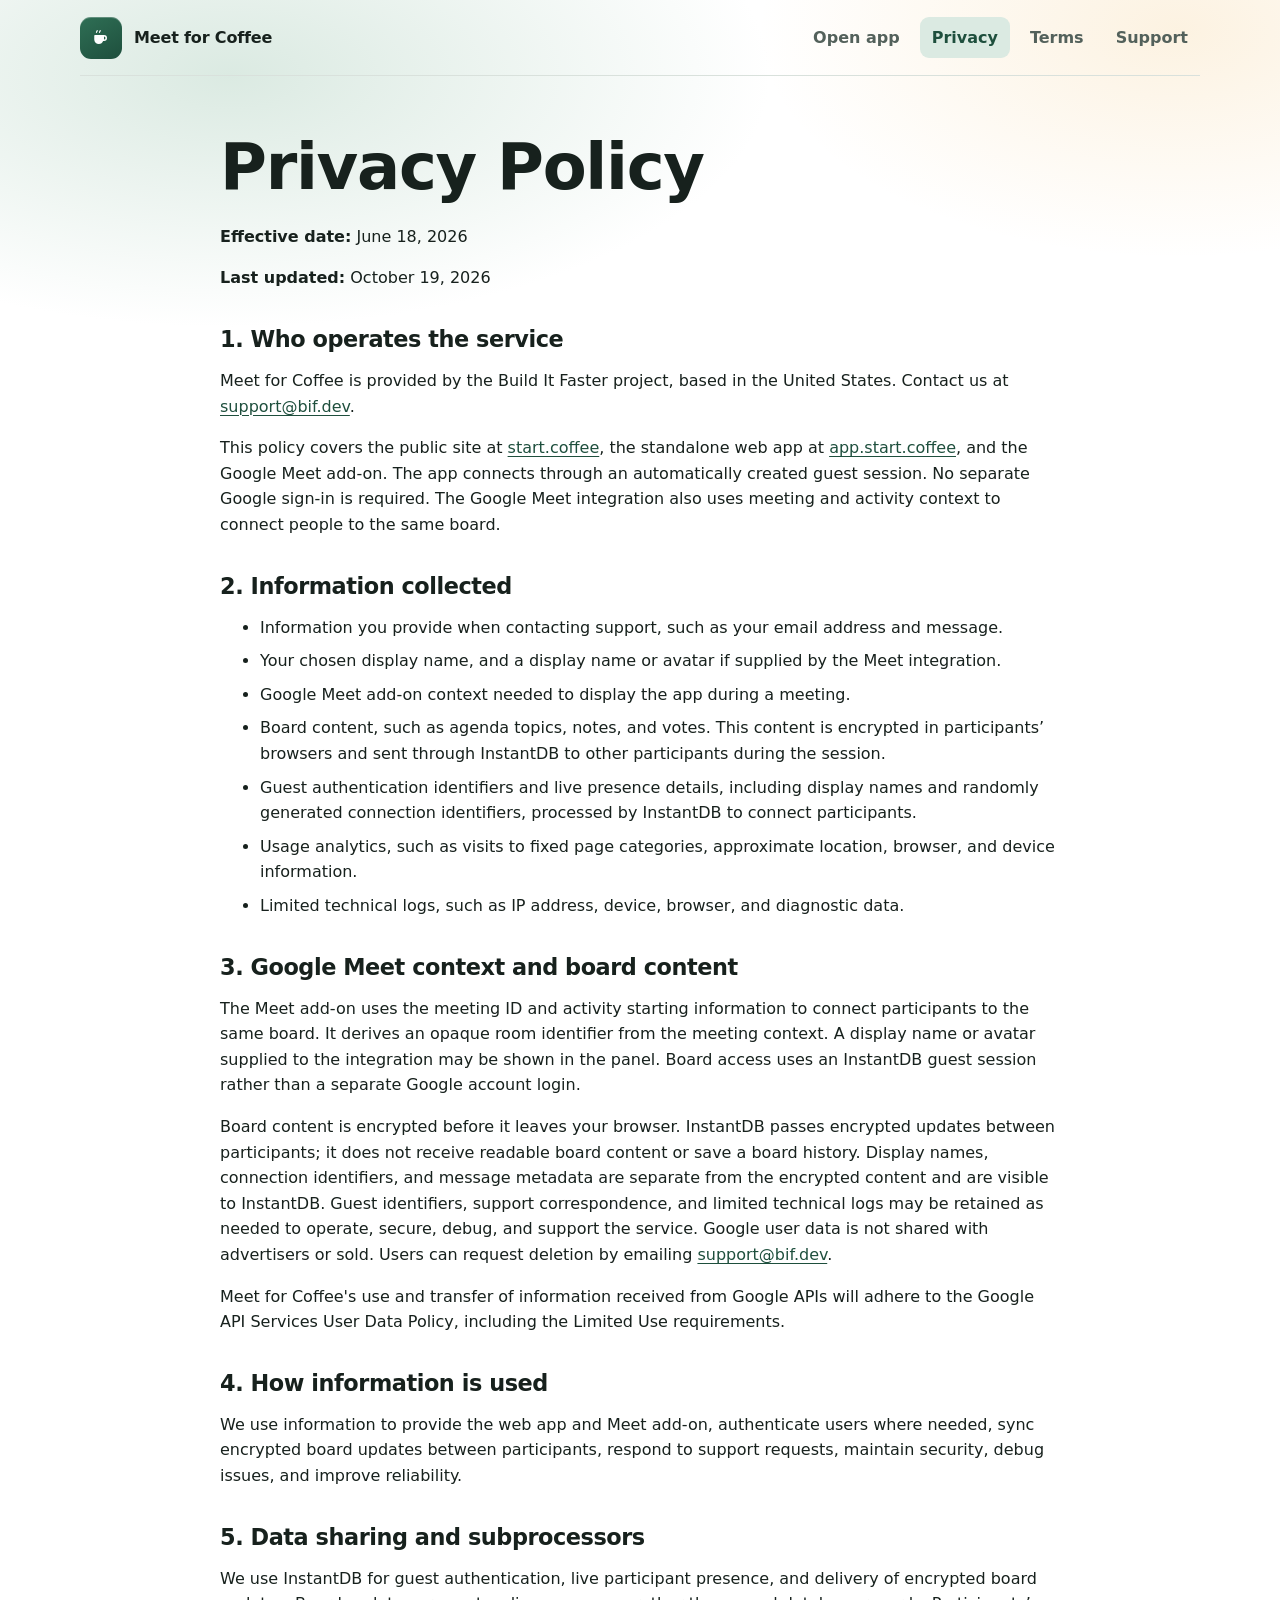
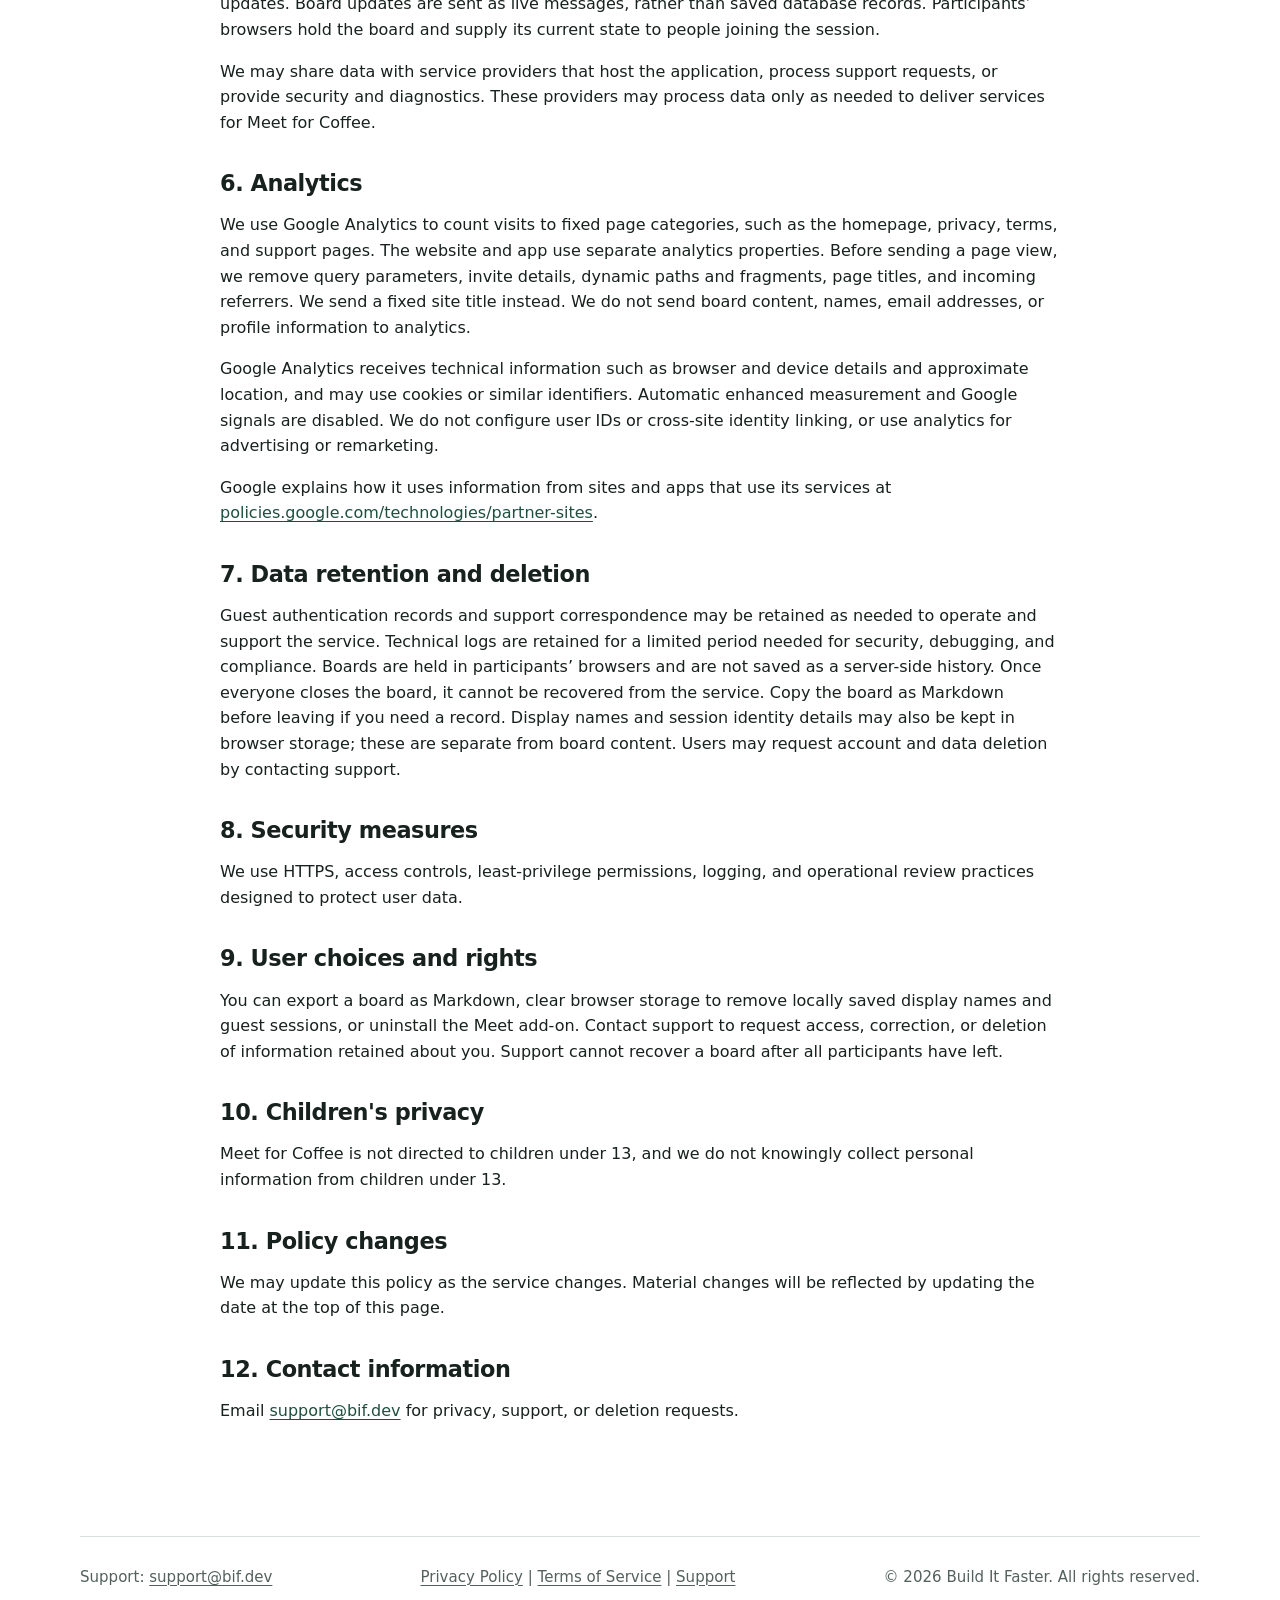
==== commit 8fb66d98: "Use privacy-safe analytics module from coffee-instant v3.3.3" ====
--- a/privacy/index.html
+++ b/privacy/index.html
@@ -6,16 +6,11 @@
     <meta name="description" content="Meet for Coffee privacy policy.">
     <link rel="canonical" href="https://start.coffee/privacy/">
     <title>Privacy Policy | Meet for Coffee</title>
-    <!-- Google tag (gtag.js) -->
-    <script async src="https://www.googletagmanager.com/gtag/js?id=G-ZDNVDPG5RC"></script>
-    <script>
-      window.dataLayer = window.dataLayer || [];
-      function gtag(){dataLayer.push(arguments);}
-      gtag('js', new Date());
-
-      gtag('config', 'G-ZDNVDPG5RC');
+    <script type="module">
+      import { installSiteAnalytics } from "../assets/analytics.mjs?v=3.3.3";
+      installSiteAnalytics();
     </script>
-    <link rel="stylesheet" href="../styles.css">
+    <link rel="stylesheet" href="../styles.css?v=20261019">
   </head>
   <body>
     <header class="site-header">
@@ -53,7 +48,7 @@
         <li>Google Meet add-on context needed to display the app during a meeting.</li>
         <li>Board content, such as agenda topics, notes, and votes. This content is encrypted in participants’ browsers and sent through InstantDB to other participants during the session.</li>
         <li>Guest authentication identifiers and live presence details, including display names and randomly generated connection identifiers, processed by InstantDB to connect participants.</li>
-        <li>Usage analytics, such as page views, feature interactions, approximate location, browser, and device information.</li>
+        <li>Usage analytics, such as visits to fixed page categories, approximate location, browser, and device information.</li>
         <li>Limited technical logs, such as IP address, device, browser, and diagnostic data.</li>
       </ul>
 
@@ -70,7 +65,9 @@
       <p>We may share data with service providers that host the application, process support requests, or provide security and diagnostics. These providers may process data only as needed to deliver services for Meet for Coffee.</p>
 
       <h2>6. Analytics</h2>
-      <p>We may use Google Analytics or similar tools to understand how people find and use Meet for Coffee. Analytics tools may use cookies or similar technologies and may collect usage events, device and browser information, approximate location, and interaction data. We do not intentionally send names, email addresses, meeting content, or other directly identifying user content to Google Analytics. We do not use analytics data for advertising or remarketing.</p>
+      <p>We use Google Analytics to count visits to fixed page categories, such as the homepage, privacy, terms, and support pages. The website and app use separate analytics properties. Before sending a page view, we remove query parameters, invite details, dynamic paths and fragments, page titles, and incoming referrers. We send a fixed site title instead. We do not send board content, names, email addresses, or profile information to analytics.
+      </p>
+      <p>Google Analytics receives technical information such as browser and device details and approximate location, and may use cookies or similar identifiers. Automatic enhanced measurement and Google signals are disabled. We do not configure user IDs or cross-site identity linking, or use analytics for advertising or remarketing.</p>
       <p>Google explains how it uses information from sites and apps that use its services at <a href="https://policies.google.com/technologies/partner-sites">policies.google.com/technologies/partner-sites</a>.</p>
 
       <h2>7. Data retention and deletion</h2>
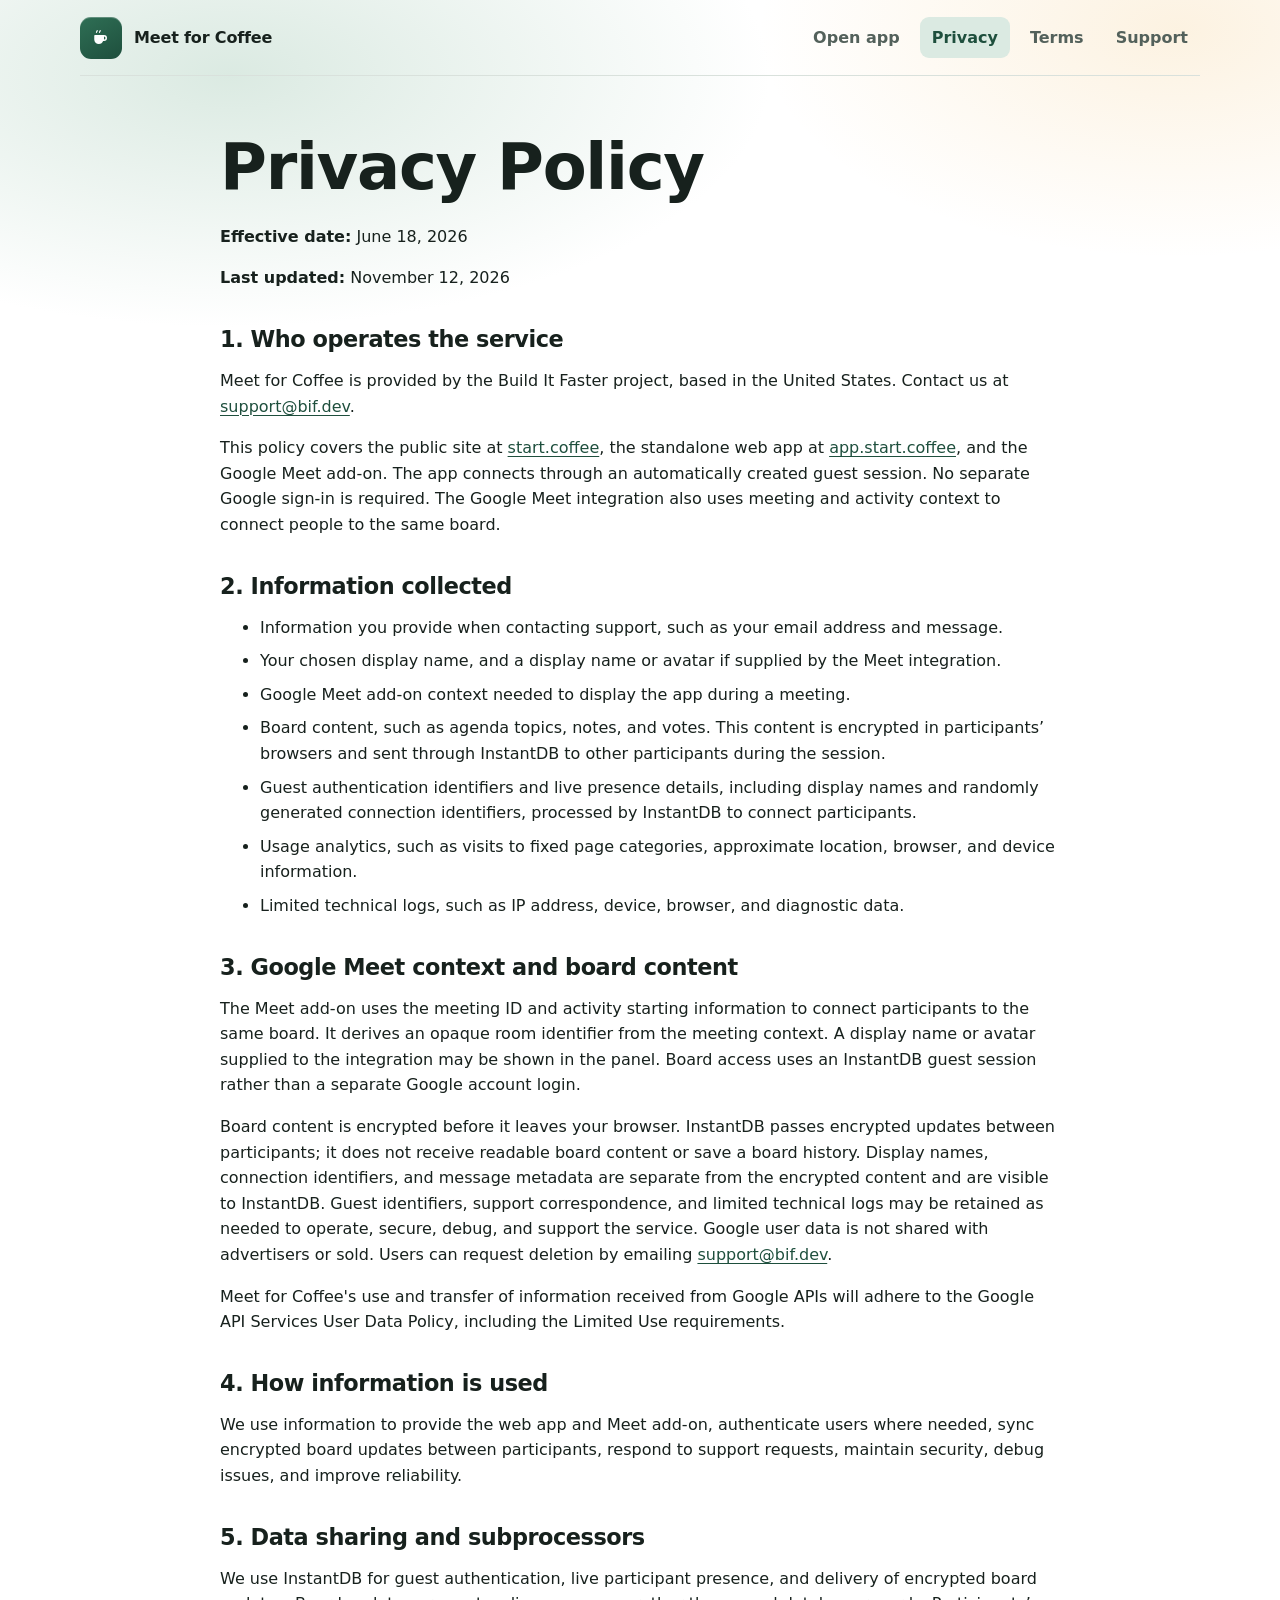
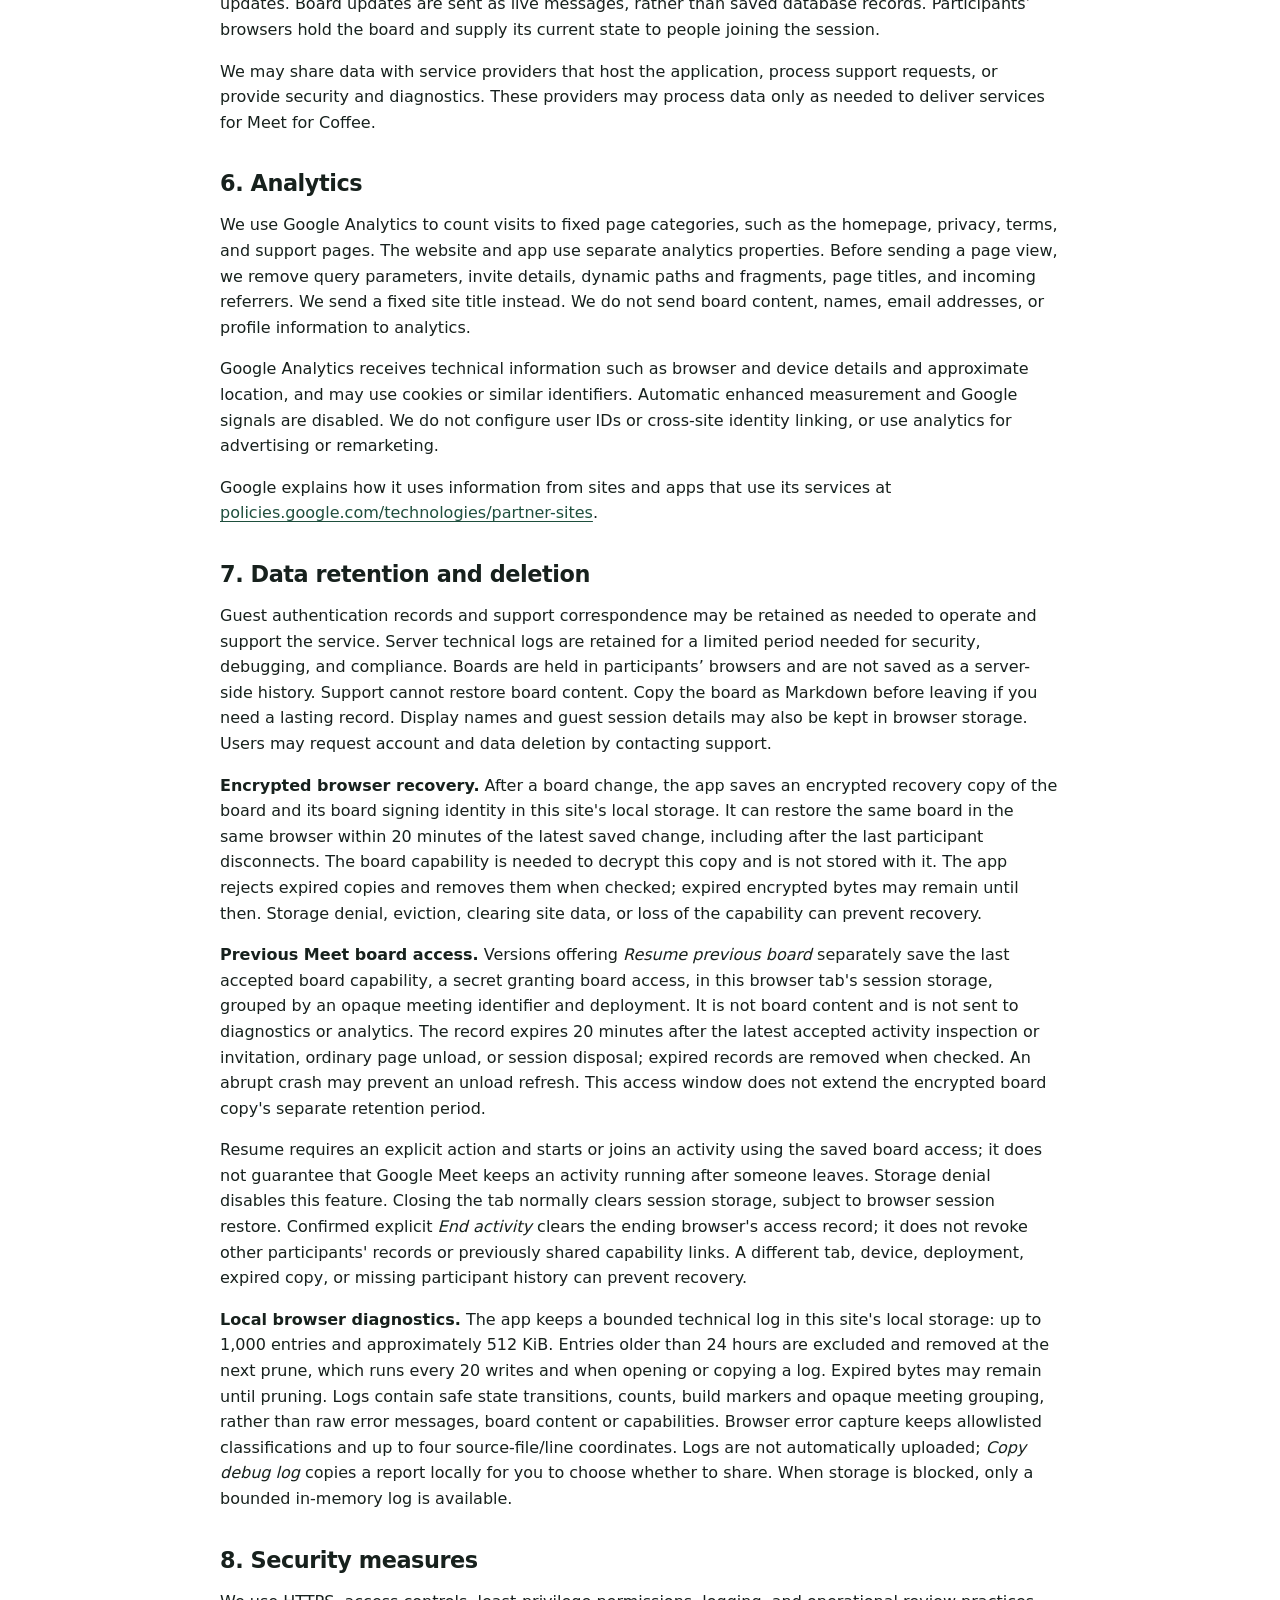
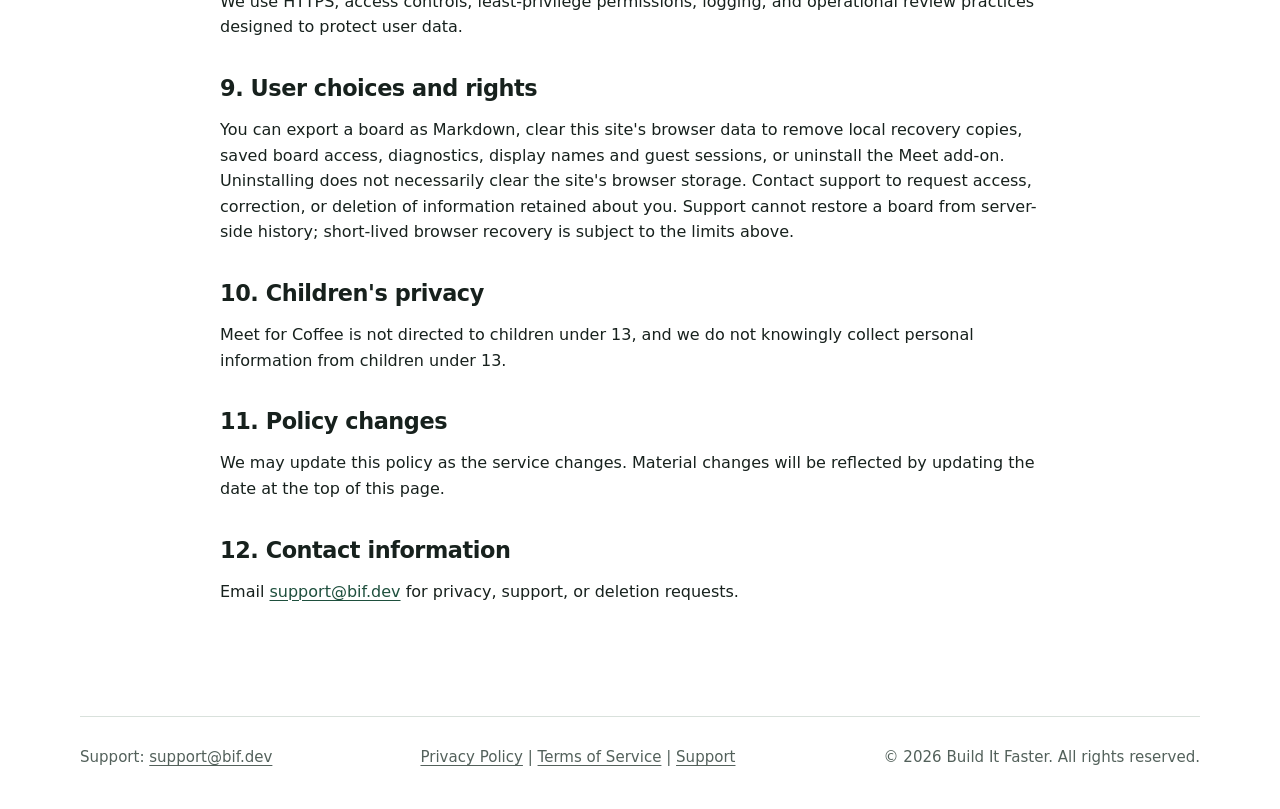
==== commit 144598ba: "docs: disclose browser board recovery and local diagnostics" ====
--- a/privacy/index.html
+++ b/privacy/index.html
@@ -34,7 +34,7 @@
     <main class="policy">
       <h1>Privacy Policy</h1>
       <p><strong>Effective date:</strong> June 18, 2026</p>
-      <p><strong>Last updated:</strong> October 19, 2026</p>
+      <p><strong>Last updated:</strong> November 12, 2026</p>
 
       <h2>1. Who operates the service</h2>
       <p>Meet for Coffee is provided by the Build It Faster project, based in the United States. Contact us at <a href="mailto:support@bif.dev">support@bif.dev</a>.</p>
@@ -71,13 +71,17 @@
       <p>Google explains how it uses information from sites and apps that use its services at <a href="https://policies.google.com/technologies/partner-sites">policies.google.com/technologies/partner-sites</a>.</p>
 
       <h2>7. Data retention and deletion</h2>
-      <p>Guest authentication records and support correspondence may be retained as needed to operate and support the service. Technical logs are retained for a limited period needed for security, debugging, and compliance. Boards are held in participants’ browsers and are not saved as a server-side history. Once everyone closes the board, it cannot be recovered from the service. Copy the board as Markdown before leaving if you need a record. Display names and session identity details may also be kept in browser storage; these are separate from board content. Users may request account and data deletion by contacting support.</p>
+      <p>Guest authentication records and support correspondence may be retained as needed to operate and support the service. Server technical logs are retained for a limited period needed for security, debugging, and compliance. Boards are held in participants’ browsers and are not saved as a server-side history. Support cannot restore board content. Copy the board as Markdown before leaving if you need a lasting record. Display names and guest session details may also be kept in browser storage. Users may request account and data deletion by contacting support.</p>
+      <p><strong>Encrypted browser recovery.</strong> After a board change, the app saves an encrypted recovery copy of the board and its board signing identity in this site's local storage. It can restore the same board in the same browser within 20 minutes of the latest saved change, including after the last participant disconnects. The board capability is needed to decrypt this copy and is not stored with it. The app rejects expired copies and removes them when checked; expired encrypted bytes may remain until then. Storage denial, eviction, clearing site data, or loss of the capability can prevent recovery.</p>
+      <p><strong>Previous Meet board access.</strong> Versions offering <em>Resume previous board</em> separately save the last accepted board capability, a secret granting board access, in this browser tab's session storage, grouped by an opaque meeting identifier and deployment. It is not board content and is not sent to diagnostics or analytics. The record expires 20 minutes after the latest accepted activity inspection or invitation, ordinary page unload, or session disposal; expired records are removed when checked. An abrupt crash may prevent an unload refresh. This access window does not extend the encrypted board copy's separate retention period.</p>
+      <p>Resume requires an explicit action and starts or joins an activity using the saved board access; it does not guarantee that Google Meet keeps an activity running after someone leaves. Storage denial disables this feature. Closing the tab normally clears session storage, subject to browser session restore. Confirmed explicit <em>End activity</em> clears the ending browser's access record; it does not revoke other participants' records or previously shared capability links. A different tab, device, deployment, expired copy, or missing participant history can prevent recovery.</p>
+      <p><strong>Local browser diagnostics.</strong> The app keeps a bounded technical log in this site's local storage: up to 1,000 entries and approximately 512 KiB. Entries older than 24 hours are excluded and removed at the next prune, which runs every 20 writes and when opening or copying a log. Expired bytes may remain until pruning. Logs contain safe state transitions, counts, build markers and opaque meeting grouping, rather than raw error messages, board content or capabilities. Browser error capture keeps allowlisted classifications and up to four source-file/line coordinates. Logs are not automatically uploaded; <em>Copy debug log</em> copies a report locally for you to choose whether to share. When storage is blocked, only a bounded in-memory log is available.</p>
 
       <h2>8. Security measures</h2>
       <p>We use HTTPS, access controls, least-privilege permissions, logging, and operational review practices designed to protect user data.</p>
 
       <h2>9. User choices and rights</h2>
-      <p>You can export a board as Markdown, clear browser storage to remove locally saved display names and guest sessions, or uninstall the Meet add-on. Contact support to request access, correction, or deletion of information retained about you. Support cannot recover a board after all participants have left.</p>
+      <p>You can export a board as Markdown, clear this site's browser data to remove local recovery copies, saved board access, diagnostics, display names and guest sessions, or uninstall the Meet add-on. Uninstalling does not necessarily clear the site's browser storage. Contact support to request access, correction, or deletion of information retained about you. Support cannot restore a board from server-side history; short-lived browser recovery is subject to the limits above.</p>
 
       <h2>10. Children's privacy</h2>
       <p>Meet for Coffee is not directed to children under 13, and we do not knowingly collect personal information from children under 13.</p>
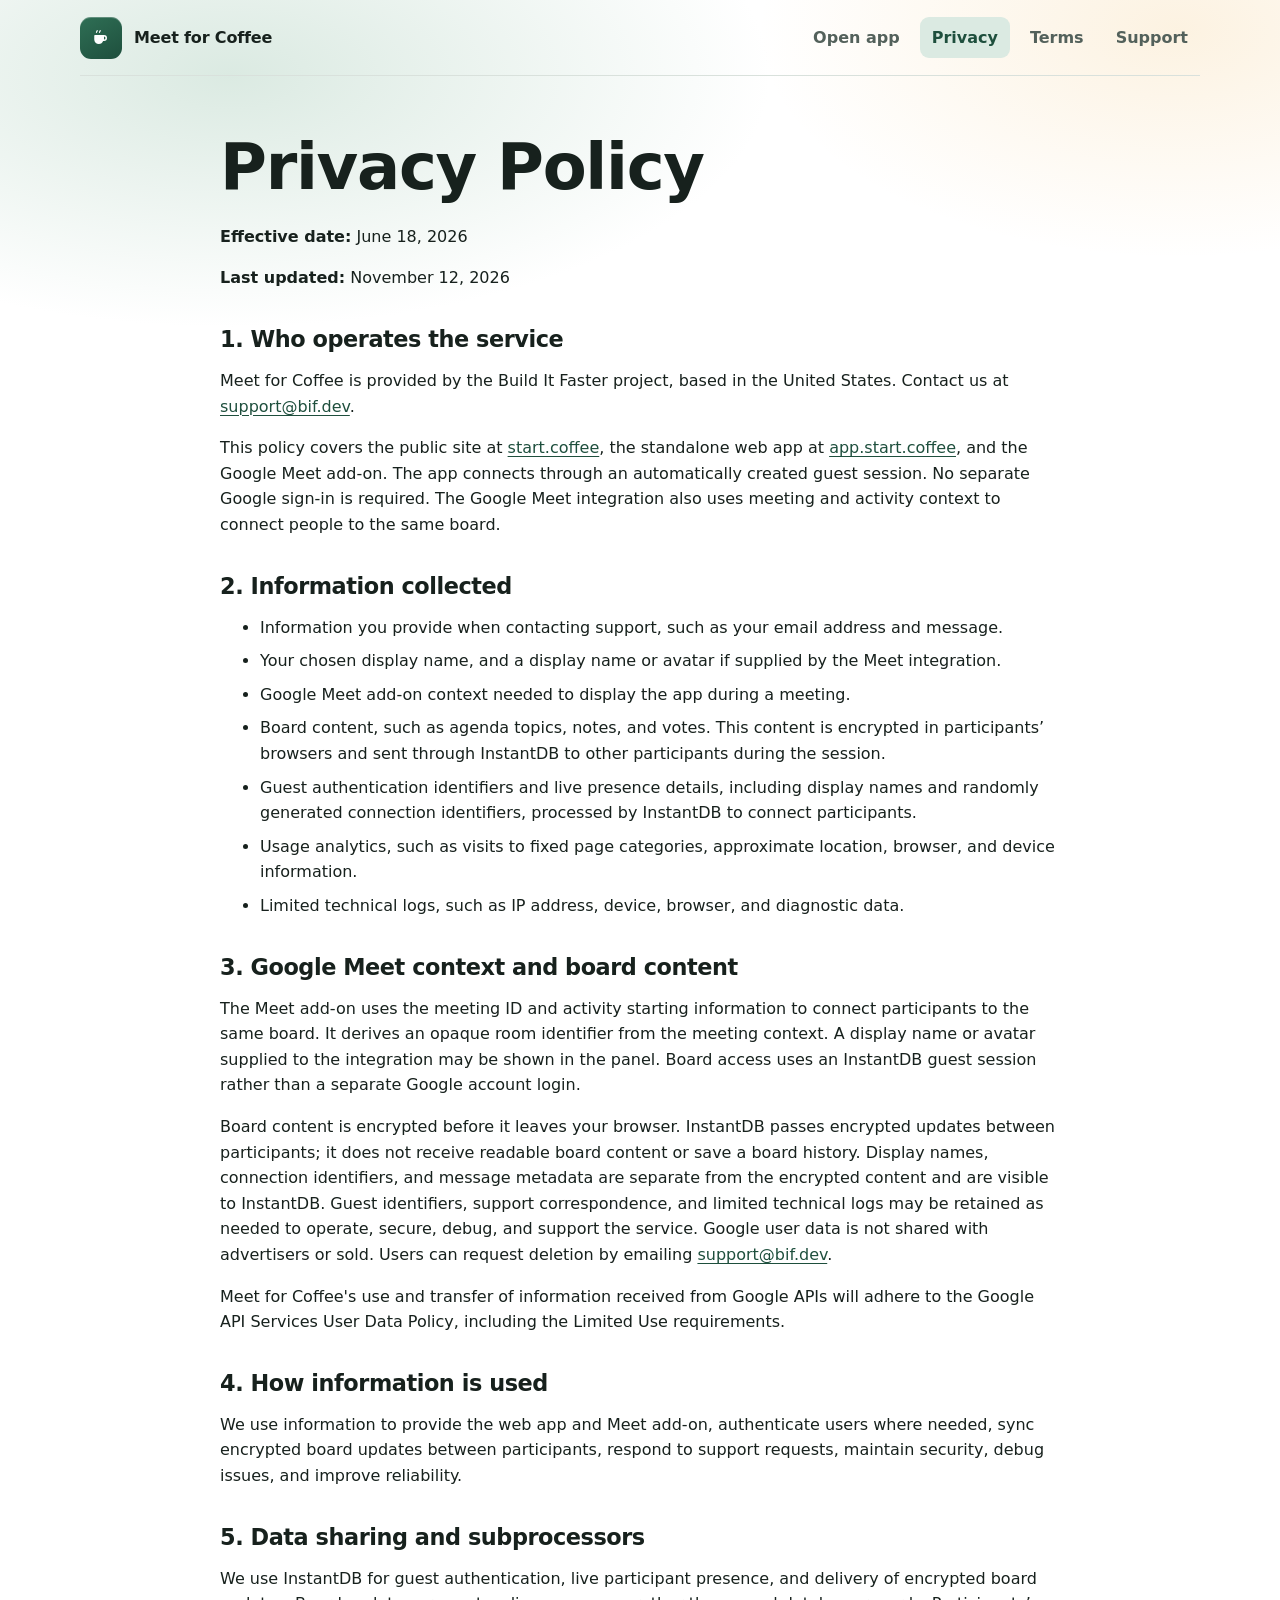
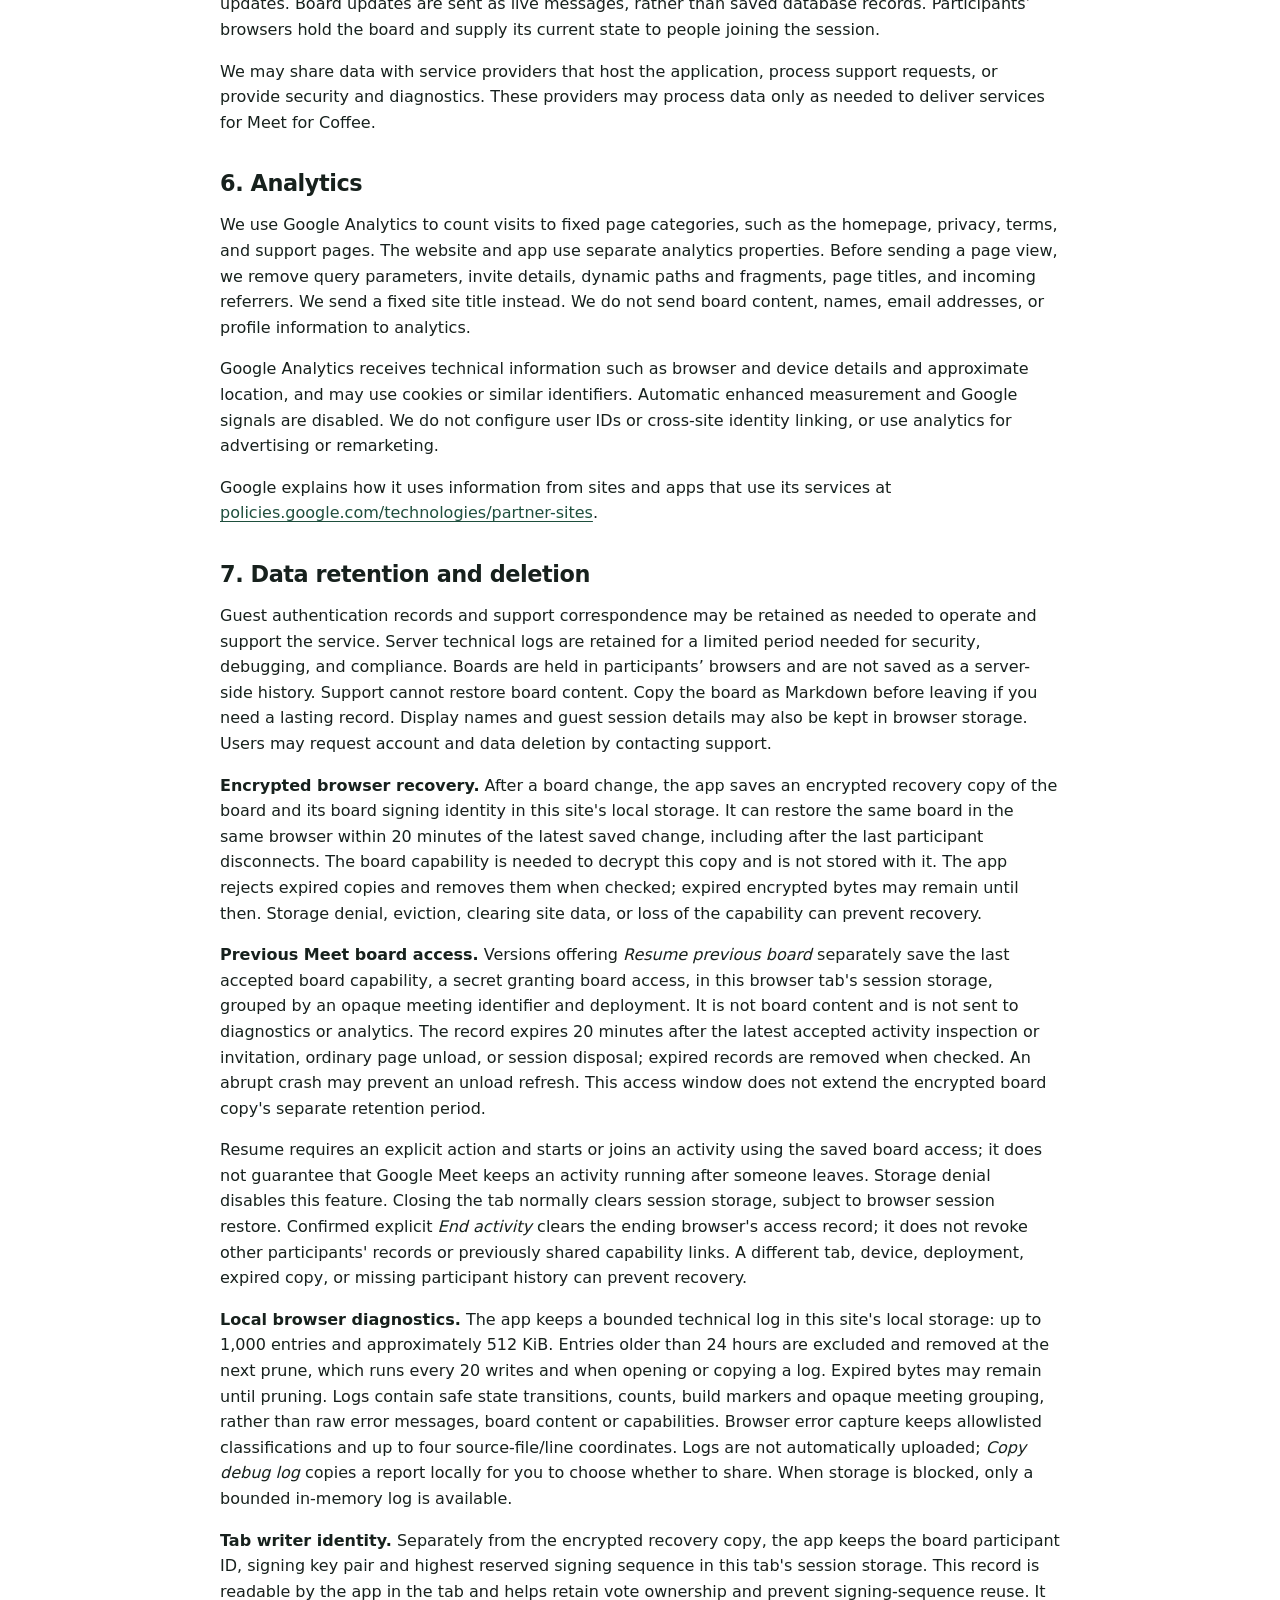
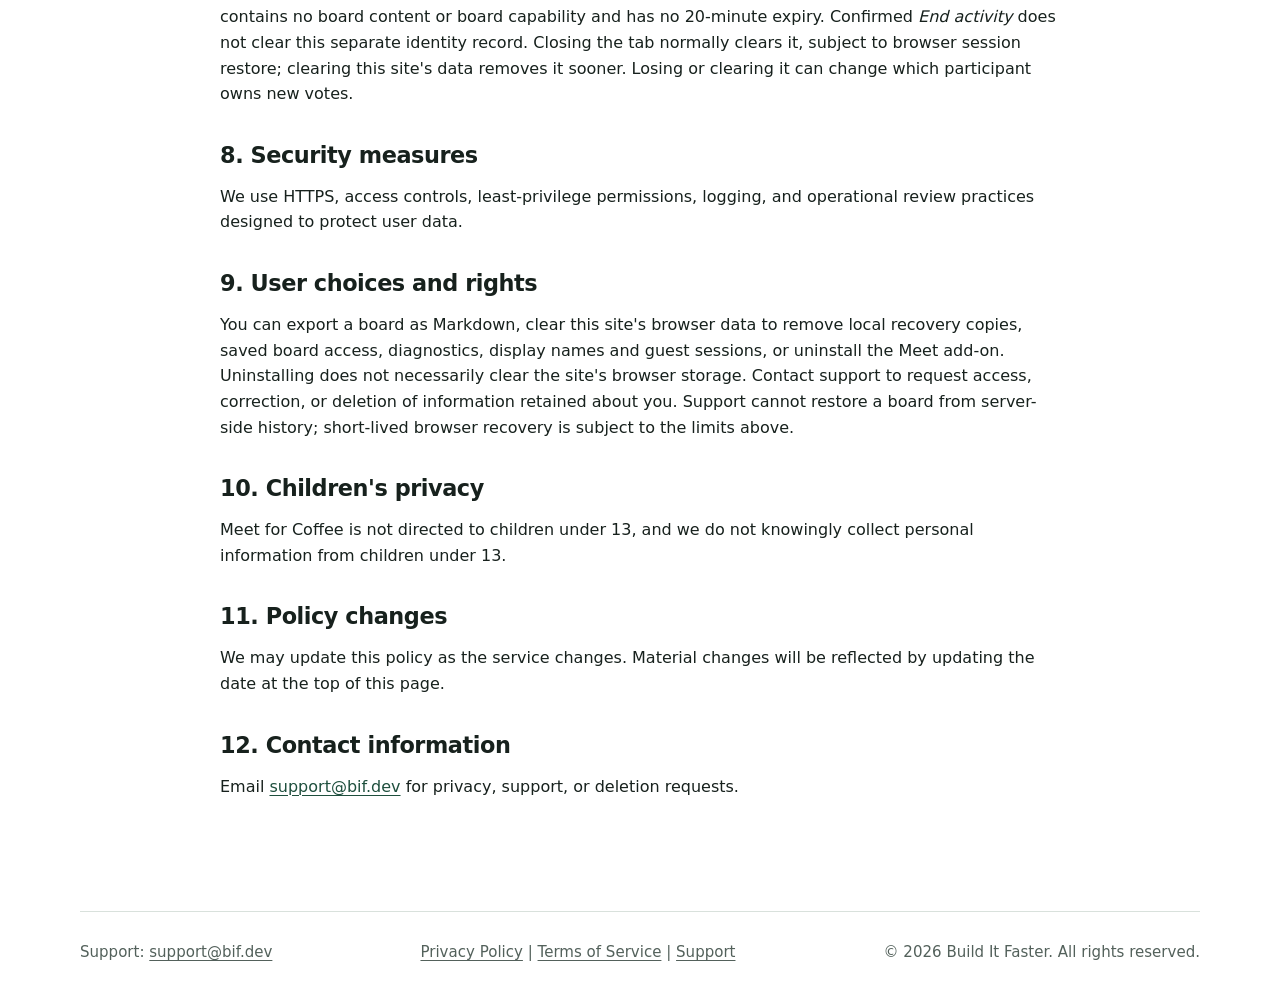
==== commit b5f47241: "docs: distinguish tab signing identity retention" ====
--- a/privacy/index.html
+++ b/privacy/index.html
@@ -77,6 +77,8 @@
       <p>Resume requires an explicit action and starts or joins an activity using the saved board access; it does not guarantee that Google Meet keeps an activity running after someone leaves. Storage denial disables this feature. Closing the tab normally clears session storage, subject to browser session restore. Confirmed explicit <em>End activity</em> clears the ending browser's access record; it does not revoke other participants' records or previously shared capability links. A different tab, device, deployment, expired copy, or missing participant history can prevent recovery.</p>
       <p><strong>Local browser diagnostics.</strong> The app keeps a bounded technical log in this site's local storage: up to 1,000 entries and approximately 512 KiB. Entries older than 24 hours are excluded and removed at the next prune, which runs every 20 writes and when opening or copying a log. Expired bytes may remain until pruning. Logs contain safe state transitions, counts, build markers and opaque meeting grouping, rather than raw error messages, board content or capabilities. Browser error capture keeps allowlisted classifications and up to four source-file/line coordinates. Logs are not automatically uploaded; <em>Copy debug log</em> copies a report locally for you to choose whether to share. When storage is blocked, only a bounded in-memory log is available.</p>
 
+      <p><strong>Tab writer identity.</strong> Separately from the encrypted recovery copy, the app keeps the board participant ID, signing key pair and highest reserved signing sequence in this tab's session storage. This record is readable by the app in the tab and helps retain vote ownership and prevent signing-sequence reuse. It contains no board content or board capability and has no 20-minute expiry. Confirmed <em>End activity</em> does not clear this separate identity record. Closing the tab normally clears it, subject to browser session restore; clearing this site's data removes it sooner. Losing or clearing it can change which participant owns new votes.</p>
+
       <h2>8. Security measures</h2>
       <p>We use HTTPS, access controls, least-privilege permissions, logging, and operational review practices designed to protect user data.</p>
 
